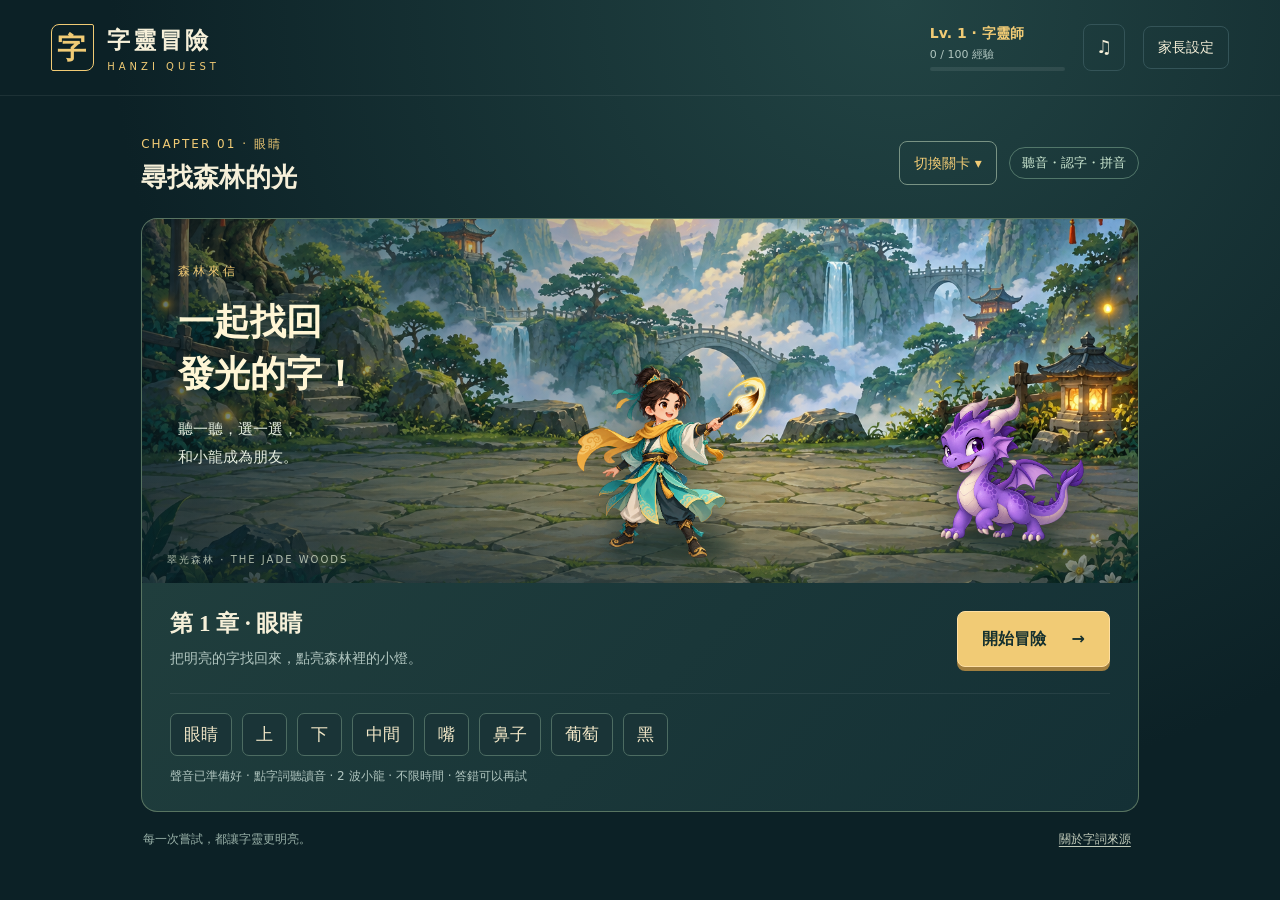
==== 07-hanzi-quest/index.html @ 57d2bbda "Use a compact horizontal battlefield instead of a tall side panel" ====
<!doctype html>
<html lang="zh-Hant">
<head>
<meta charset="UTF-8"><meta name="viewport" content="width=device-width, initial-scale=1">
<meta name="referrer" content="no-referrer">
<meta http-equiv="Content-Security-Policy" content="default-src 'self'; script-src 'self'; style-src 'self' 'unsafe-inline'; img-src 'self' data:; media-src 'self' blob:; connect-src 'self'; font-src 'self'; object-src 'none'; base-uri 'self'; form-action 'self'">
<meta name="theme-color" content="#102e30"><meta name="description" content="字靈冒險：以馬立平中文第一冊主題為線索，透過聽音、認字和技能戰鬥練習中文。">
<title>字靈冒險 · Hanzi Quest</title>
<link rel="stylesheet" href="style.css?v=20260916-banner">
<script defer src="curriculum.js"></script><script defer src="engine.js"></script><script defer src="recorded-speech.js"></script><script defer src="app.js?v=20260916-banner"></script>
</head>
<body>
<header class="topbar"><a class="brand" href="#" aria-label="字靈冒險首頁"><span class="brand-seal">字</span><span>字靈冒險<small>HANZI QUEST</small></span></a><div class="top-actions"><span class="level" id="level">✦ 小小字靈師</span><button class="icon-button" id="sound-toggle" aria-label="關閉遊戲音效" title="遊戲音效">♫</button><button class="quiet-button" id="parent-open">家長設定</button></div></header>
<main class="shell">
<section class="adventure"><div class="adventure-heading"><div><span class="eyebrow" id="chapter-kicker">CHAPTER 01 · 眼睛</span><h2 id="chapter-title">尋找森林的光</h2></div><button class="quiet-button" id="chapter-open" aria-haspopup="dialog" aria-controls="chapter-dialog">切換關卡 ▾</button><button class="quiet-button" id="map-button" hidden>離開戰鬥</button><span class="chapter-badge" id="mode-badge">聽一聽・認一認</span></div>
<div class="scene" id="scene"><div class="scene-shade"></div><div id="combat-bars" class="combat-bars" hidden><div class="combatant"><span>小小字靈師 <b id="hero-hp-label">100 / 100</b></span><div class="hp-track"><i id="hero-hp"></i></div></div><div class="wave-badge" id="wave">第 1 / 2 波</div><div class="combatant enemy-status"><span id="enemy-name">迷霧小龍</span><div class="hp-track"><i id="enemy-hp"></i></div><small id="enemy-hp-label">80 / 80</small></div></div><div class="scene-intro" id="scene-intro"><span class="scene-label">森林來信</span><h3>一起找回<br>發光的字！</h3><p>聽一聽，選一選，<br>和小龍成為朋友。</p></div><div class="sprite hero" id="hero"><img src="assets/hero.png" alt="拿著發光毛筆的小小冒險家"><span class="sprite-shadow"></span></div><div class="sprite dragon" id="dragon"><img src="assets/dragon.png" alt="友善的紫色迷霧小龍"><span class="sprite-shadow"></span></div><div class="battle-effect" id="battle-effect" aria-hidden="true"></div><span class="scene-caption" id="scene-caption">翠光森林 · THE JADE WOODS</span></div>
<div id="play-area"></div><div id="storage-warning" class="notice" hidden>瀏覽器無法保存進度。你仍然可以玩；離開後可能需要重新開始。</div>
<footer class="adventure-footer"><span>每一次嘗試，都讓字靈更明亮。</span><button id="about-open">關於字詞來源</button></footer></section></main>
<dialog id="settings-dialog"><form method="dialog" class="dialog-top"><h2>家長設定</h2><button class="close" aria-label="關閉設定">×</button></form><div class="dialog-body"><p>以第一冊複習為起點。所有章節都能直接選。</p><label class="field">字體<select id="script-setting"><option value="traditional">繁體中文</option><option value="simplified">简体中文</option></select></label><label class="field">練習方式<select id="mode-setting"><option value="listen">聽聲音，選字詞（不需要拼音）</option><option value="meaning">看字詞，選意思（圖片／英文）</option><option value="pinyin">看字詞，選拼音</option><option value="read">看拼音，選字詞</option><option value="mixed">交替練習：聽音 → 選拼音 → 找字詞（建議）</option></select></label><label class="field">選項數量<select id="options-setting"><option value="2">2 個・輕鬆起步</option><option value="3">3 個・進階練習</option><option value="4">4 個・小小挑戰</option></select></label><label class="field">朗讀速度<select id="rate-setting"><option value="0.7">慢慢讀</option><option value="0.85">稍慢</option><option value="1">原速（建議）</option></select></label><label class="field">中文聲音<select id="voice-setting"><option value="">自動選擇</option></select></label><button id="test-voice" class="secondary">▶ 試聽「眼睛」</button><p class="muted" id="voice-status"></p><p class="notice">下一場戰鬥會使用新的設定。目前這場不會被重設。預設為 AI 合成的固定中文語音，並非真人錄音。第一次使用請開啟音量；也可選擇裝置內建朗讀。</p><button class="primary full" id="save-settings">保存設定</button></div></dialog>
<dialog id="chapter-dialog" aria-labelledby="chapter-dialog-title"><form method="dialog" class="dialog-top"><h2 id="chapter-dialog-title">選擇冒險關卡</h2><button class="close" aria-label="關閉關卡選單">×</button></form><div class="dialog-body chapter-picker"><div class="book-label">冒險手冊 <span>BOOK 01</span></div><p class="muted">第一冊・七個小冒險</p><div class="book-progress"><span id="book-count">已完成 0 / 7 章</span><div class="track"><i id="book-bar"></i></div></div><nav id="chapters" aria-label="選擇章節"></nav><button class="review-button" id="review-open">✧ 我的字詞收藏 <span id="collection-count">0</span></button><p class="local-note">進度保存在這個瀏覽器</p></div></dialog>
<dialog id="collection-dialog"><form method="dialog" class="dialog-top"><h2>我的字詞收藏</h2><button class="close" aria-label="關閉收藏">×</button></form><div class="dialog-body"><p>「熟悉」表示在同一題型中，至少兩場冒險都曾獨立答對。用過提示的字詞會留待再練。</p><div id="collection-summary"></div><div class="collection-grid" id="collection-grid"></div></div></dialog>
<dialog id="about-dialog"><form method="dialog" class="dialog-top"><h2>關於這個冒險</h2><button class="close" aria-label="關閉說明">×</button></form><div class="dialog-body"><p>這是獨立製作的中文複習遊戲，並非馬立平中文官方產品。</p><p>七章課名與生字範圍參考官方公開的一年級第一單元資料。每章選取 8 個字詞，共 56 個練習項目；題目、插畫與故事為另行製作，沒有重製教材課文，也不代表第一冊全部內容。</p><p>第一冊與第一單元的對應採公開資料的編排，實際版本請以孩子手上的教材為準。遊戲提供繁簡切換。</p><p><a href="https://mlpchinese.com/static/common/pdf/01-shengzi.pdf" target="_blank" rel="noopener noreferrer">官方一年級生字表 ↗</a><br><a href="https://mlpchinese.com/support/grade/1/" target="_blank" rel="noopener noreferrer">官方一年級課程與課名 ↗</a></p><p>本遊戲不要求姓名、帳號或麥克風，也不會上傳答題紀錄。經驗、星星與字詞進度保存在此瀏覽器，不會同步到其他裝置。同一瀏覽器與網址共用進度，共用裝置不適合當成個別學生的私密紀錄。網站主機仍可能記錄一般連線資訊（例如 IP 位址）。預設中文聲音為預先產生的 AI 合成音檔（曉曉普通話女聲），並非真人錄音。播放這些音檔不會把孩子的學習資料傳送至語音服務。若另選裝置朗讀，可能使用系統的網路語音服務。</p></div></dialog>
<div class="toast" id="toast" role="status" hidden></div>
</body></html>
---- 07-hanzi-quest/style.css ----
:root{color-scheme:dark;--bg:#0c2126;--panel:#132f33;--panel2:#193a3d;--line:#345458;--text:#f6f0d9;--muted:#b1c6c0;--gold:#f1cb75;--jade:#85d7b9;--danger:#f7a0a0;--font:'Noto Sans TC',system-ui,sans-serif}*{box-sizing:border-box}body{margin:0;background:radial-gradient(ellipse at 70% 0%,#224444 0%,var(--bg) 62%);color:var(--text);font-family:var(--font);font-size:16px;line-height:1.6;min-height:100vh}button,select{font:inherit}button,a,select{-webkit-tap-highlight-color:transparent}button{cursor:pointer;color:inherit;border:0}button:disabled{cursor:default;opacity:.4}button:focus-visible,a:focus-visible,select:focus-visible{outline:3px solid var(--gold);outline-offset:4px}button{transition:background .2s,transform .2s,border-color .2s}button:not(:disabled):active{transform:translateY(2px)}a{color:var(--jade)}[hidden]{display:none!important}.topbar{height:96px;border-bottom:1px solid #ffffff12;padding:0 4%;display:flex;justify-content:space-between;align-items:center;max-width:1600px;margin:auto}.brand{display:flex;align-items:center;gap:13px;text-decoration:none;color:var(--text);font-family:'Noto Serif TC',serif;font-size:23px;font-weight:800;letter-spacing:3px}.brand-seal{width:43px;height:47px;display:grid;place-items:center;border:1px solid var(--gold);color:var(--gold);font-size:29px;border-radius:8px 2px}.brand small{display:block;font:10px var(--font);letter-spacing:4px;color:var(--gold);margin-top:2px}.top-actions{display:flex;align-items:center;gap:18px}.level{color:var(--gold);font-size:14px}.quiet-button,.icon-button{background:transparent;border:1px solid var(--line);border-radius:8px;padding:9px 14px;font-size:14px}.icon-button{width:42px;padding:8px;font-size:18px}.quiet-button:hover,.icon-button:hover{background:var(--panel2)}.shell{max-width:1460px;margin:0 auto;display:grid;grid-template-columns:260px minmax(0,1fr);gap:38px;padding:34px 4% 24px}.chapter-panel{padding:8px 0}.book-label{font-size:13px;color:var(--gold);letter-spacing:1px;display:flex;justify-content:space-between}.book-label span{font-size:11px;color:var(--muted);letter-spacing:2px;padding-top:2px}h1,h2,h3{font-family:'Noto Serif TC',serif;line-height:1.4}h1{font-size:29px;margin:15px 0 2px}h2{font-size:26px;margin:4px 0 0}.muted{color:var(--muted);font-size:14px}.chapter-panel>.muted{margin:5px 0 24px}.book-progress{font-size:13px;color:var(--muted);margin-bottom:24px}.track{height:4px;background:#ffffff13;border-radius:9px;overflow:hidden;margin-top:10px}.track i{display:block;height:100%;background:var(--gold);width:0;transition:width .4s}.chapter-button{width:100%;display:flex;gap:12px;align-items:center;text-align:left;border:1px solid transparent;background:transparent;border-radius:10px;padding:13px 12px;margin:6px 0;position:relative}.chapter-button:hover{background:#ffffff05}.chapter-button.selected{background:linear-gradient(100deg,#2c4d47,#203a38);border-color:#778063}.chapter-number{font-family:Georgia,serif;font-size:22px;width:34px;color:#91a9a4;flex-shrink:0}.selected .chapter-number{color:var(--gold)}.chapter-button strong{display:block;font-size:16px;font-weight:600}.chapter-button small{font-size:12px;color:var(--muted)}.chapter-star{margin-left:auto;color:var(--gold);font-size:15px}.review-button{width:100%;background:var(--panel);padding:13px 10px;text-align:left;border:1px solid var(--line);border-radius:8px;margin-top:22px;font-size:14px}.review-button span{float:right;color:var(--gold)}.local-note{font-size:12px;color:#92ada6;text-align:center}.adventure{min-width:0}.adventure-heading{display:flex;align-items:center;justify-content:space-between;gap:12px;margin:0 0 22px}.eyebrow{font-size:12px;letter-spacing:2px;color:var(--gold)}.chapter-badge{border:1px solid #52776a;color:#c8e4ce;font-size:13px;padding:5px 12px;border-radius:30px}.scene{height:365px;position:relative;overflow:hidden;border-radius:16px 16px 0 0;border:1px solid #587461;border-bottom:0;background:#234c43 url('assets/forest.png') center 62%/cover}.scene-shade{position:absolute;inset:0;background:linear-gradient(90deg,#061d25a0,transparent 65%),linear-gradient(0deg,#0a252b90,transparent 45%)}.scene-intro{position:absolute;top:38px;left:36px;z-index:2}.scene-label{font-size:12px;letter-spacing:3px;color:var(--gold)}.scene-intro h3{font-size:36px;line-height:1.45;margin:13px 0;color:#fff6d5;text-shadow:0 2px 12px #082421}.scene-intro p{color:#e6eee0;font-size:15px;line-height:1.9}.sprite{position:absolute;bottom:21px;width:200px;height:200px;z-index:2}.sprite img{width:100%;height:100%;object-fit:contain;filter:drop-shadow(0 8px 15px #06151380);position:relative;z-index:2;animation:breathe 3.6s ease-in-out infinite}.hero{left:43%}.dragon{right:5%;width:170px;height:170px;bottom:30px}.sprite-shadow{position:absolute;width:65%;height:16%;left:18%;bottom:0;background:#06272680;border-radius:50%;filter:blur(8px)}.scene-caption{position:absolute;bottom:15px;left:25px;letter-spacing:2px;font-size:10px;color:#e8f1daba;z-index:2}.battle .hero{left:10%;width:205px;height:205px}.battle .dragon{right:9%;width:185px;height:185px}.combat-bars{position:absolute;top:22px;left:24px;right:24px;display:flex;align-items:start;justify-content:space-between;gap:20px;z-index:3}.combatant{background:#071b26b8;border:1px solid #7ba79770;border-radius:8px;padding:10px 12px;width:225px;max-width:37%;font-size:13px;backdrop-filter:blur(5px)}.combatant b{font-size:11px;float:right;color:#bfdfd2;font-weight:400}.hp-track{height:10px;border-radius:20px;background:#07191c;margin-top:7px;overflow:hidden}.hp-track i{display:block;width:100%;height:100%;background:linear-gradient(90deg,#4fac9d,#a5ecc7);border-radius:20px;transition:width .4s}.enemy-status{text-align:right}.enemy-status .hp-track i{background:linear-gradient(90deg,#9b85d0,#d6baff)}.enemy-status small{font-size:11px;color:#dbd2ee}.wave-badge{white-space:nowrap;border-bottom:1px solid var(--gold);color:var(--gold);padding:8px 4px;font-size:13px;text-shadow:1px 1px 5px #000}.battle-effect{position:absolute;left:50%;top:48%;transform:translate(-50%,-50%);z-index:5;font-size:30px;font-weight:800;color:#fff4c8;pointer-events:none;text-shadow:0 3px 20px #001a16}.battle-effect.pop{animation:pop .8s ease-out forwards}.hero.attack{animation:attack-right .45s}.dragon.hit{animation:hit .45s}.dragon.attack{animation:attack-left .45s}.hero.hit{animation:hit .45s}.hero.shield img{filter:drop-shadow(0 0 20px #a6edff)}.start-card,.question-card,.result-card{border:1px solid #587461;border-top:0;background:linear-gradient(135deg,#203e3d,#143035);padding:25px 28px;border-radius:0 0 16px 16px}.start-top{display:flex;justify-content:space-between;align-items:center;gap:20px}.start-top h3{font-size:23px;margin:0 0 7px}.start-top p{font-size:14px;margin:0;color:var(--muted)}.primary{background:var(--gold);color:#16312f;border:1px solid #ffdfa1;border-radius:8px;padding:14px 24px;font-weight:800;box-shadow:0 4px 0 #a28040;min-height:50px}.primary:hover{background:#ffdd91}.primary span{margin-left:20px}.primary.full{width:100%;margin-top:18px}.secondary{background:#2a4c49;border:1px solid #6c9686;border-radius:8px;padding:11px 18px;font-weight:600}.secondary:hover{background:#365d54}.word-preview{display:flex;gap:10px;flex-wrap:wrap;margin-top:23px;padding-top:19px;border-top:1px solid #ffffff12}.word-chip{border:1px solid #4d6c62;background:#1a3437;color:#f3e8c8;padding:7px 13px;border-radius:7px;font-size:17px}.word-chip:hover{background:#2e514a}.word-chip small{display:block;font-size:11px;color:var(--jade)}.preview-caption{font-size:12px;color:var(--muted);margin:11px 0 0}.adventure-footer{display:flex;justify-content:space-between;align-items:center;gap:15px;padding:17px 2px;font-size:12px;color:#9ab2a9}.adventure-footer button{background:none;color:#c2ccbb;font-size:12px;text-decoration:underline;text-underline-offset:3px}.question-top{display:flex;justify-content:space-between;align-items:center;gap:10px;font-size:13px;color:var(--muted)}.question-top button{border:0;background:none;color:var(--gold);font-size:13px}.question-title{font-family:var(--font);font-size:18px;font-weight:500;margin:17px 0;text-align:center}.prompt{display:flex;justify-content:center;align-items:center;gap:15px;min-height:68px;margin:5px 0 20px;font-size:38px;font-weight:700;letter-spacing:3px}.prompt .listen-big{font-size:19px;letter-spacing:0;background:#335e56;border:1px solid #8fc5a4;border-radius:40px;padding:15px 28px}.pinyin-prompt{letter-spacing:1px;font-family:var(--font)}.answers{display:grid;grid-template-columns:repeat(2,minmax(0,1fr));gap:12px}.answer{display:flex;align-items:center;justify-content:center;gap:13px;border:1px solid #5c8175;background:#142f33;border-radius:9px;padding:14px 20px;min-height:70px;font-size:28px;position:relative}.answer:not(:disabled):hover{background:#2a514a;border-color:var(--gold)}.answer-key{font:12px var(--font);position:absolute;left:12px;color:#afc6b8;border:1px solid #547168;width:23px;height:23px;border-radius:5px;display:grid;place-items:center}.answer.correct{border-color:#b1f0b9;background:#305d46;color:#eaffcc;opacity:1}.answer.wrong{border-color:#e99999;background:#5b3f43;opacity:1}.answer.eliminated{opacity:.17}.meaning-answer{font-size:20px;gap:8px}.meaning-answer .emoji{font-size:28px}.feedback{min-height:35px;text-align:center;color:var(--jade);font-size:15px;margin:13px 0 0}.feedback.error{color:#ffd2b7}.continue-row{display:flex;justify-content:center;margin-top:12px}.energy-heading{display:flex;justify-content:space-between;align-items:center;margin:22px 0 10px;font-size:13px;color:var(--muted)}.energy-heading b{color:var(--gold)}.energy-track{display:flex;gap:5px}.energy-track i{width:23px;height:7px;border:1px solid #8e8d63;border-radius:2px}.energy-track i.filled{background:var(--gold);box-shadow:0 0 7px #f1cb7533}.skills{display:grid;grid-template-columns:repeat(3,1fr);gap:10px}.skill{padding:13px 10px;border:1px solid #5a7567;background:#193639;border-radius:8px;display:flex;align-items:center;justify-content:center;gap:10px;text-align:left}.skill .symbol{color:var(--gold);font-size:24px}.skill strong{font-size:14px;display:block}.skill small{font-size:11px;color:var(--muted);display:block}.skill:not(:disabled){border-color:var(--gold);background:#3a4e3c}.result-card{text-align:center}.result-card h3{font-size:30px;color:var(--gold);margin:0 0 10px}.result-card p{color:var(--muted)}.result-stars{font-size:35px;letter-spacing:12px;color:var(--gold);margin:5px}.result-stats{display:flex;justify-content:center;gap:35px;margin:24px 0}.result-stats strong{font-size:26px;display:block;color:var(--text)}.result-stats span{font-size:13px;color:var(--muted)}.result-actions{display:flex;justify-content:center;gap:14px;flex-wrap:wrap;margin-top:24px}.result-words{display:flex;justify-content:center;gap:8px;flex-wrap:wrap}.notice{font-size:13px;line-height:1.8;color:#e8d6a8;background:#ffffff06;border:1px solid #777057;padding:12px;border-radius:8px;margin-top:15px}dialog{width:min(570px,calc(100% - 30px));max-height:90vh;padding:0;border:1px solid #799384;border-radius:16px;background:#163338;color:var(--text);box-shadow:0 25px 100px #0008}dialog::backdrop{background:#041418ba;backdrop-filter:blur(5px)}.dialog-top{padding:20px 24px;border-bottom:1px solid var(--line);display:flex;justify-content:space-between;align-items:center;position:sticky;top:0;background:#163338;z-index:2}.dialog-top h2{font-size:23px}.close{background:#ffffff0b;font-size:28px;border-radius:8px;line-height:1.2;width:38px;height:38px}.dialog-body{padding:10px 24px 27px}.dialog-body p{font-size:14px;color:#c1d3c7}.field{display:block;font-size:14px;font-weight:600;margin:19px 0}.field select{display:block;width:100%;margin-top:7px;padding:12px;color:var(--text);background:#0e282e;border:1px solid #608376;border-radius:8px;font-size:15px}.collection-grid{display:grid;grid-template-columns:repeat(3,1fr);gap:10px;margin-top:17px}.collection-item{background:#223f40;border:1px solid #416963;border-radius:8px;padding:13px 8px;text-align:center}.collection-item strong{display:block;font-size:21px}.collection-item small{font-size:11px;color:var(--muted)}.collection-item.mastered{border-color:var(--gold)}.collection-item.mastered small{color:var(--gold)}.toast{position:fixed;bottom:25px;left:50%;transform:translateX(-50%);background:#f2db9c;color:#163333;border:1px solid #fff1c8;border-radius:10px;padding:14px 23px;box-shadow:0 7px 35px #001b1c80;z-index:20;max-width:90vw;text-align:center;font-size:15px}.hint-box{color:#ffe1a1;text-align:center;font-size:16px;padding:8px;background:#ffffff06;border-radius:8px;margin-bottom:12px}.recovery{color:#e1ccff}.sound-inline{background:transparent;border:1px solid #689982;border-radius:50%;font-size:16px;width:40px;height:40px}.session-note{font-size:13px;margin:12px 0;color:var(--muted)}@keyframes breathe{50%{transform:translateY(-5px)}}@keyframes attack-right{50%{transform:translateX(60px) rotate(8deg)}}@keyframes attack-left{50%{transform:translateX(-50px) rotate(-8deg)}}@keyframes hit{25%,75%{filter:brightness(2);transform:translateX(8px)}50%{transform:translateX(-8px)}}@keyframes pop{0%{opacity:0;transform:translate(-50%,-20%) scale(.7)}25%{opacity:1;transform:translate(-50%,-50%) scale(1.1)}80%{opacity:1}100%{opacity:0;transform:translate(-50%,-100%)}}
@media(min-width:1500px){.scene{height:420px}}@media(max-width:1100px){.shell{gap:22px;grid-template-columns:215px minmax(0,1fr)}.scene{height:340px}.scene-intro h3{font-size:30px}.hero{left:40%;width:170px;height:170px}.dragon{width:145px;height:145px;right:2%}.start-top{align-items:flex-start;flex-direction:column}.start-top .primary{width:100%}.battle .hero{width:175px;height:175px;left:5%}.battle .dragon{width:160px;height:160px;right:5%}.combatant{max-width:40%;padding:8px}.combatant b{display:block;float:none}.wave-badge{font-size:11px}}@media(max-width:760px){.topbar{height:78px;padding:0 20px}.brand{font-size:19px;letter-spacing:2px}.brand-seal{width:37px;height:40px;font-size:25px}.brand small{font-size:9px;letter-spacing:3px}.level{display:none}.top-actions{gap:8px}.top-actions .quiet-button{font-size:12px;padding:8px 10px}.shell{display:flex;flex-direction:column;padding:20px 16px;gap:14px}.chapter-panel{padding:0}.book-label,h1,.chapter-panel>.muted,.book-progress,.local-note{display:none}#chapters{display:flex;gap:8px;overflow:auto;padding:3px 2px 10px;scrollbar-width:thin}.chapter-button{flex:0 0 auto;width:auto;min-width:112px;padding:9px 10px;margin:0}.chapter-number{font-size:19px;width:auto}.chapter-button strong{font-size:14px}.chapter-button small{display:none}.chapter-star{font-size:12px}.review-button{display:none}.adventure-heading{margin:3px 0 16px}.eyebrow{font-size:10px;letter-spacing:1.5px}h2{font-size:22px}.chapter-badge{font-size:11px;padding:4px 8px}.scene{height:310px}.scene-intro{left:22px;top:27px}.scene-intro h3{font-size:28px}.scene-intro p{font-size:13px}.hero{width:148px;height:148px;left:36%;bottom:20px}.dragon{width:125px;height:125px;right:1%;bottom:26px}.scene-caption{font-size:9px;left:18px;bottom:10px}.start-card,.question-card,.result-card{padding:20px 17px}.start-top h3{font-size:21px}.word-preview{gap:7px}.word-chip{font-size:16px;padding:7px 11px}.adventure-footer{font-size:11px;align-items:flex-start}.adventure-footer span{max-width:55%}.combat-bars{top:16px;left:12px;right:12px;gap:9px}.combatant{max-width:39%;font-size:11px;padding:8px}.combatant b{font-size:10px}.wave-badge{font-size:10px;padding:7px 0}.battle .hero{left:3%;width:155px;height:155px;bottom:25px}.battle .dragon{right:3%;width:145px;height:145px;bottom:27px}.battle.scene{height:285px}.question-title{font-size:17px;margin:12px 0}.prompt{font-size:34px;margin-bottom:16px;min-height:58px}.answers{gap:9px}.answer{font-size:26px;min-height:66px;padding:12px 22px}.answer-key{left:6px;width:17px;height:20px;font-size:10px}.meaning-answer{font-size:16px}.meaning-answer .emoji{font-size:24px}.skill{gap:6px;padding:11px 5px}.skill .symbol{font-size:19px}.skill strong{font-size:12px}.skill small{font-size:10px}.question-top{font-size:12px}.feedback{font-size:14px}.collection-grid{grid-template-columns:repeat(2,1fr)}.result-stats{gap:25px}.dialog-body{padding:8px 18px 24px}.result-card h3{font-size:25px}}@media(prefers-reduced-motion:reduce){*,*::before,*::after{animation:none!important;transition:none!important;scroll-behavior:auto!important}}
@media(max-width:760px){.review-button{display:block;margin:4px 0 0;padding:9px 12px;font-size:13px}.top-actions .icon-button{width:36px}.prompt.pinyin-prompt{font-size:clamp(24px,6vw,38px)}}
.answer.pinyin-answer{font-size:clamp(21px,2.5vw,29px);letter-spacing:.5px;padding-left:32px;font-family:var(--font)}
.level{min-width:135px;line-height:1.4}.level strong{display:block;font-size:14px}.level small{display:block;font-size:11px;color:var(--muted);margin-top:3px}.xp-mini{display:block;height:4px;background:#ffffff15;border-radius:5px;margin-top:5px;overflow:hidden}.xp-mini i{display:block;height:100%;background:var(--gold);transition:width .7s}.reward-card{border:1px solid #c8aa64;border-top:0;border-radius:0 0 16px 16px;background:radial-gradient(ellipse at top,#3c5840,#183b3a 60%,#122e33);text-align:center;padding:28px 20px 32px;animation:reward-appear .65s ease-out}.reward-kicker{font-size:12px;letter-spacing:4px;color:var(--gold)}.reward-card h3{font-size:28px;margin:12px 0;color:#fff0ba}.xp-gain{font-size:64px;line-height:1.25;font-weight:800;color:var(--gold);text-shadow:0 0 30px #ffd87544;margin:18px 0}.xp-gain span{font-size:17px;margin-left:10px;font-weight:500}.reward-card p{color:var(--muted)}.reward-progress{display:flex;align-items:center;gap:15px;max-width:440px;margin:22px auto;font-size:14px;color:#e7d9a6}.reward-progress .track{flex:1;height:10px;margin:0}.reward-progress .track i{animation:fill-xp 1.2s ease-out}.level-up-message{border:1px solid var(--gold);background:#dac26915;border-radius:10px;padding:14px;font-size:24px;color:#ffe29b;font-weight:800;max-width:450px;margin:auto;animation:reward-appear .9s}.level-up-message small{display:block;font-size:14px;color:#c9efc8;margin-top:6px}.result-xp{color:var(--gold);font-weight:700;font-size:18px;margin:15px}.defeat-exit{animation:monster-exit 1s ease-in forwards!important}.enemy-arrive{animation:monster-arrive .7s ease-out!important}.level-up .hero img{filter:drop-shadow(0 0 25px #ffe990);animation:level-glow 1s ease-in-out infinite}.victory-scene{border-color:#c8aa64}.victory-scene .scene-shade{background:radial-gradient(ellipse at 25% 70%,#e9c87122,#07292b55)}@keyframes monster-exit{30%{filter:brightness(2);transform:translateX(12px)}100%{opacity:0;transform:translateY(-30px) scale(.35);filter:brightness(3)}}@keyframes monster-arrive{from{opacity:0;transform:translateX(60px)}to{opacity:1;transform:translateX(0)}}@keyframes reward-appear{from{opacity:0;transform:translateY(14px)}to{opacity:1;transform:translateY(0)}}@keyframes fill-xp{from{max-width:0}to{max-width:100%}}@keyframes level-glow{50%{filter:drop-shadow(0 0 40px #ffdf85)}}@media(max-width:760px){.topbar{height:auto;min-height:84px;padding-top:10px;padding-bottom:10px;flex-wrap:wrap;gap:12px}.top-actions{flex-wrap:wrap}.level{display:block;min-width:110px}.level strong{font-size:12px}.reward-card h3{font-size:23px}.xp-gain{font-size:54px}.level-up-message{font-size:20px}}@media(prefers-reduced-motion:reduce){.defeat-exit{opacity:0!important}}
@media(prefers-reduced-motion:reduce){.defeat-exit,.enemy-arrive,.reward-card,.level-up-message,.reward-progress .track i,.level-up .hero img{animation:none!important}}
/* Keep the active round together. Small/zoomed screens may still scroll instead of clipping controls. */
.question-help{margin-top:12px}
body.in-battle{height:100vh;height:100svh;min-height:0;display:flex;flex-direction:column}
.in-battle .topbar{width:100%;height:54px;min-height:54px;flex:0 0 auto;padding:4px 24px;flex-wrap:nowrap;gap:10px}
.in-battle .brand{font-size:19px;gap:9px}.in-battle .brand small{display:none}.in-battle .brand-seal{height:34px;width:32px;font-size:24px}
.in-battle .shell{width:100%;max-width:1100px;display:flex;flex:1 1 auto;min-height:0;padding:8px 20px 12px;gap:0}
.in-battle .chapter-panel,.in-battle .adventure-footer{display:none}
.in-battle .adventure{width:100%;display:flex;flex-direction:column;flex:1;min-height:0}
.in-battle .adventure-heading{margin:0 0 6px;flex:0 0 auto;min-height:36px}
.in-battle .adventure-heading h2{display:none}.in-battle .eyebrow{font-size:13px;letter-spacing:1px}
.in-battle #map-button{min-height:36px;padding:5px 12px}
.in-battle .scene{flex:1 1 190px;min-height:110px;max-height:300px;height:auto}
.in-battle .scene-caption{display:none}
.in-battle .combat-bars{top:9px;left:16px;right:16px;gap:12px}
.in-battle .combatant{padding:6px 10px}.in-battle .combatant b{display:inline;float:right}.in-battle .wave-badge{padding:5px 2px}
.in-battle .hero,.in-battle .dragon{height:clamp(75px,19svh,160px);width:clamp(75px,19svh,160px);bottom:4px}
.in-battle .hero{left:12%}.in-battle .dragon{right:12%}
.in-battle #play-area{flex:0 0 auto;min-width:0}
.in-battle .question-card{display:grid;grid-template-columns:minmax(0,1fr) auto;gap:6px 12px;padding:10px 18px 12px}
.in-battle .question-card>*{grid-column:1/-1;margin:0}
.in-battle .question-title{grid-row:2;grid-column:1;text-align:left;align-self:center;font-size:17px;line-height:1.5}
.in-battle .prompt{grid-row:2;grid-column:2;min-height:48px;font-size:32px;gap:8px;letter-spacing:1px;justify-content:flex-end}
.in-battle .prompt .listen-big{font-size:16px;padding:8px 15px;min-height:44px}
.in-battle .question-top{min-height:28px;font-size:13px}.in-battle .question-top button{min-height:32px;padding:3px 0;font-size:13px}
.in-battle .answers{gap:8px}.in-battle .answer{min-height:54px;padding:7px 28px;font-size:27px}
.in-battle .answer.pinyin-answer{font-size:24px}.in-battle .answer.meaning-answer{font-size:18px}
.in-battle .feedback{min-height:0;font-size:14px;line-height:1.5}.in-battle .feedback:empty{display:none}
.in-battle .hint-box{font-size:14px;padding:4px 8px;line-height:1.5}
.in-battle .continue-row .primary{min-height:44px;padding:8px 25px}
.in-battle .energy-heading{font-size:13px;line-height:1.5}
.in-battle .skills{gap:8px}.in-battle .skill{min-height:48px;padding:5px 10px;gap:8px}
.in-battle .skill .symbol{font-size:21px}.in-battle .skill strong{font-size:14px}.in-battle .skill small{font-size:11px}
.in-battle .reward-card{padding:15px 20px 18px}.in-battle .reward-card h3{font-size:25px;margin:7px 0}
.in-battle .xp-gain{font-size:48px;margin:8px 0}.in-battle .reward-card p{margin:8px 0;font-size:14px}
.in-battle .reward-progress{margin:12px auto}.in-battle .level-up-message{padding:9px;font-size:21px}.in-battle #claim-reward{min-height:44px;padding:9px 22px}
.in-battle.showing-results{height:auto;min-height:100svh}.showing-results .scene{flex:none;height:130px;min-height:130px}.showing-results .shell{flex:none}
.showing-results .result-card{padding:16px 20px}.showing-results .result-stars{font-size:26px;margin:0}.showing-results .result-card h3{font-size:24px;margin:2px 0}.showing-results .result-card p{margin:8px 0;font-size:14px}.showing-results .result-stats{margin:12px 0}.showing-results .result-actions{margin:12px 0 18px}.showing-results .result-xp{margin:8px 0}
@media(max-width:760px){
 .in-battle .topbar{height:48px;min-height:48px;padding:3px 12px}.in-battle .brand{font-size:17px;letter-spacing:1px}.in-battle .brand-seal{display:none}
 .in-battle .top-actions{flex-wrap:nowrap;gap:8px}.in-battle .level{min-width:82px}.in-battle .level strong{font-size:11px}.in-battle .level small{font-size:10px}.in-battle .xp-mini{margin-top:2px}
 .in-battle .shell{padding:5px 8px 8px}.in-battle .adventure-heading{min-height:34px;margin-bottom:4px}.in-battle .eyebrow{font-size:12px}.in-battle #map-button{font-size:12px}
 .in-battle .combat-bars{top:7px;left:8px;right:8px;gap:7px}.in-battle .combatant{padding:4px 7px;max-width:39%;font-size:11px}.in-battle .combatant b{display:block;float:none;font-size:10px}.in-battle .hp-track{height:7px;margin-top:3px}
 .in-battle .hero{left:8%}.in-battle .dragon{right:8%}
 .in-battle .question-card{padding:8px 10px 10px;gap:5px 8px}.in-battle .question-title{font-size:15px}.in-battle .prompt{font-size:28px;max-width:180px;overflow-wrap:anywhere}.in-battle .prompt .listen-big{font-size:14px;padding:7px 12px}
 .in-battle .question-top{font-size:12px}.in-battle .question-top button{font-size:12px}.in-battle .answer{min-height:52px;padding:7px 24px;font-size:25px}.in-battle .answer.pinyin-answer{font-size:22px}
 .in-battle .skills{gap:5px}.in-battle .skill{padding:4px;gap:5px}.in-battle .skill strong{font-size:12px}.in-battle .skill small{font-size:10px}.in-battle .skill .symbol{font-size:18px}
 .in-battle .reward-card{padding:12px 12px 16px}.in-battle .reward-card h3{font-size:22px}.in-battle .level-up-message{font-size:19px}
}
@media(orientation:landscape) and (max-height:650px) and (min-width:600px){
 .in-battle .topbar{height:40px;min-height:40px;padding:2px 16px}
 .in-battle .shell{padding:3px 10px 6px;max-width:1100px}
 .in-battle .adventure-heading{min-height:30px;margin-bottom:3px}
 .in-battle #map-button{min-height:30px;padding:2px 10px}
 .in-battle .question-card{padding:5px 12px 7px;gap:3px 8px}
 .in-battle .question-top{min-height:22px}.in-battle .question-top button{min-height:24px}
 .in-battle .question-title{font-size:15px}.in-battle .prompt{min-height:38px;font-size:26px;line-height:1.3}
 .in-battle .prompt .listen-big{min-height:36px;padding:5px 12px;font-size:14px}
 .in-battle .answers{grid-template-columns:repeat(var(--choice-count,2),minmax(0,1fr));gap:6px}
 .in-battle .answer{min-height:44px;padding:4px 24px;font-size:24px;line-height:1.3}
 .in-battle .answer.pinyin-answer{font-size:20px}
 .in-battle .hint-box,.in-battle .feedback{font-size:13px;line-height:1.35}
 .in-battle .skill{min-height:42px;padding:3px 8px;line-height:1.35}
 .in-battle .continue-row .primary{min-height:36px;padding:4px 20px}
 .in-battle .reward-card{padding:8px 14px}.in-battle .reward-card h3{font-size:21px;margin:3px}
 .in-battle .xp-gain{font-size:34px;margin:3px}.in-battle .reward-progress{margin:6px auto}
 .in-battle .reward-card p{font-size:12px;margin:4px}.in-battle .level-up-message{font-size:17px;padding:4px}
}
@media(max-width:600px) and (max-height:650px){
 .in-battle .reward-card{padding:8px 10px 12px}.in-battle .reward-card h3{font-size:20px}.in-battle .reward-progress{margin:8px auto}
 .in-battle .scene{min-height:96px}.in-battle .hero,.in-battle .dragon{width:72px;height:72px}
 .in-battle #hero-hp-label,.in-battle #enemy-hp-label{display:none}
 .in-battle .question-card{gap:3px 7px;padding:6px 8px 8px}.in-battle .question-title{font-size:14px}
 .in-battle .prompt{min-height:42px;font-size:26px;line-height:1.35}.in-battle .prompt .listen-big{min-height:42px;font-size:13px;padding:6px 10px}
 .in-battle .answers{gap:6px}.in-battle .answer{min-height:46px;line-height:1.35;padding:5px 22px;font-size:24px}.in-battle .answer.pinyin-answer{font-size:21px}
 .in-battle .question-top{min-height:26px}.in-battle .question-top button{min-height:28px}
 .in-battle .energy-heading{font-size:12px}.in-battle .skill{min-height:44px}.in-battle .hint-box,.in-battle .feedback{font-size:13px;line-height:1.4}
}

/* Chapters open on demand instead of occupying a permanent sidebar. */
.shell{display:block;max-width:1100px}
.adventure-heading>div:first-child{margin-right:auto}
#chapter-open{flex-shrink:0;min-height:44px;border-color:#799384;color:var(--gold)}
.in-battle #chapter-open{display:none}
.chapter-picker .book-progress{display:block;margin:12px 0}
#chapter-dialog{overscroll-behavior:contain}
.chapter-picker #chapters{display:grid;grid-template-columns:repeat(2,minmax(0,1fr));gap:6px}
.chapter-picker .chapter-button{margin:0;padding:10px 8px;border-color:var(--line)}
.chapter-picker .review-button{display:block;margin-top:16px}
@media(max-width:760px){
 .adventure-heading{flex-wrap:wrap;gap:8px}
 #mode-badge{display:none}
 #chapter-open{font-size:13px;padding:8px 10px}
 .chapter-picker #chapters{display:grid;overflow:visible;grid-template-columns:1fr}
 .chapter-picker .chapter-button{width:100%;min-width:0;flex:none}
}

/* Reserve actual room below the health bars for both combatants. */
.in-battle .scene{container-type:size;min-height:180px}
.in-battle .hero,.in-battle .dragon{width:clamp(64px,calc(100cqh - 100px),160px);height:clamp(64px,calc(100cqh - 100px),160px);bottom:6px}
@media(orientation:landscape) and (max-height:650px) and (min-width:600px){
 .in-battle .scene{min-height:152px;max-height:260px}
 .in-battle .combat-bars{top:6px;left:12px;right:12px}
 .in-battle .combatant{padding:3px 8px;font-size:11px;width:190px}
 .in-battle .combatant b{float:right;display:inline;font-size:10px}
 .in-battle .enemy-status small{font-size:10px}
 .in-battle .hp-track{height:6px;margin-top:3px}
 .in-battle .hero,.in-battle .dragon{width:clamp(74px,calc(100cqh - 72px),150px);height:clamp(74px,calc(100cqh - 72px),150px)}
}
@media(max-width:600px) and (max-height:650px){.in-battle .scene{min-height:156px}}
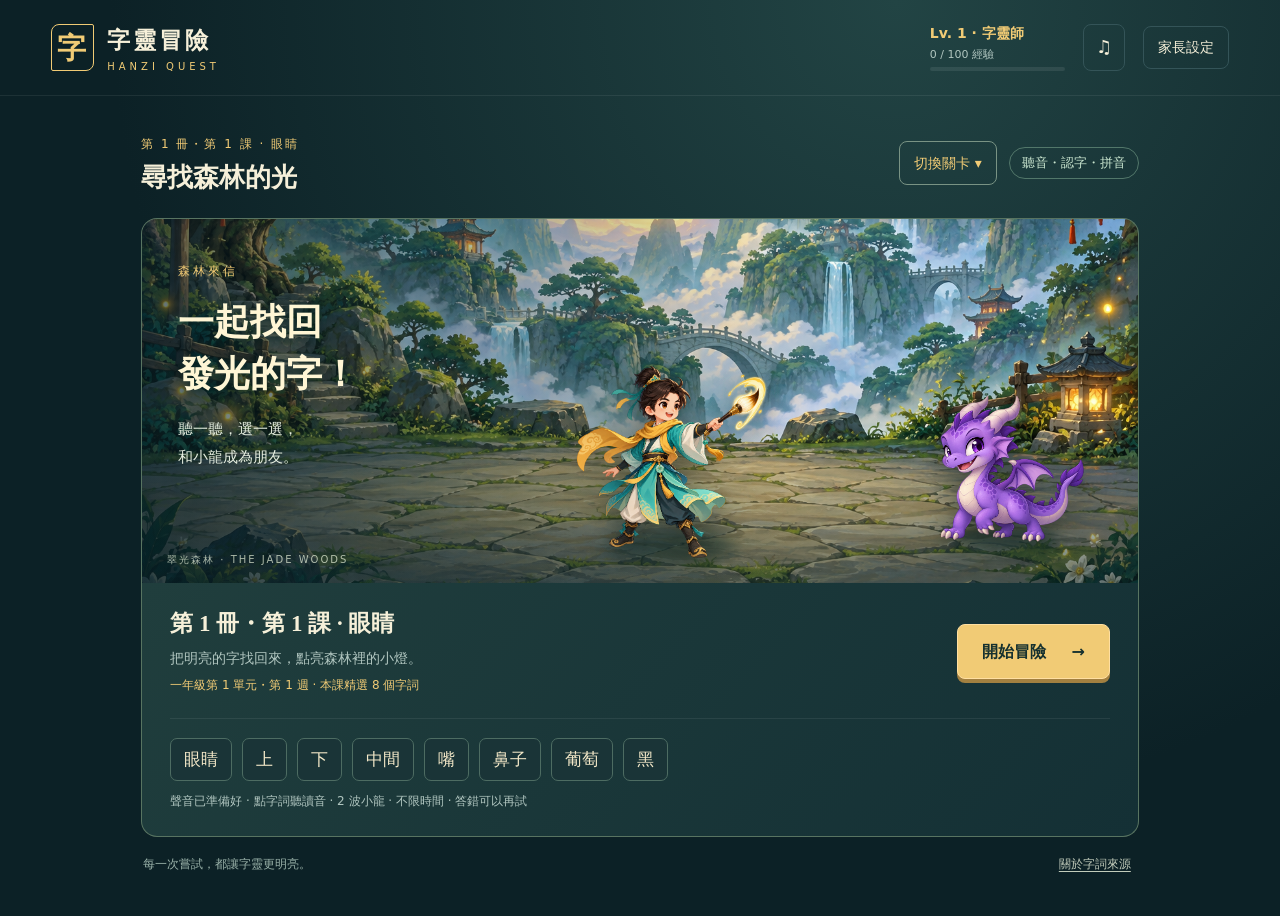
==== commit 6ad077f0: "Add Ma Liping Book 2 lessons with recorded speech and textbook mapping" ====
--- a/07-hanzi-quest/index.html
+++ b/07-hanzi-quest/index.html
@@ -4,10 +4,10 @@
 <meta charset="UTF-8"><meta name="viewport" content="width=device-width, initial-scale=1">
 <meta name="referrer" content="no-referrer">
 <meta http-equiv="Content-Security-Policy" content="default-src 'self'; script-src 'self'; style-src 'self' 'unsafe-inline'; img-src 'self' data:; media-src 'self' blob:; connect-src 'self'; font-src 'self'; object-src 'none'; base-uri 'self'; form-action 'self'">
-<meta name="theme-color" content="#102e30"><meta name="description" content="字靈冒險：以馬立平中文第一冊主題為線索，透過聽音、認字和技能戰鬥練習中文。">
+<meta name="theme-color" content="#102e30"><meta name="description" content="字靈冒險：以馬立平中文第一、二冊主題為線索，透過聽音、認字和技能戰鬥練習中文。">
 <title>字靈冒險 · Hanzi Quest</title>
-<link rel="stylesheet" href="style.css?v=20260916-banner">
-<script defer src="curriculum.js"></script><script defer src="engine.js"></script><script defer src="recorded-speech.js"></script><script defer src="app.js?v=20260916-banner"></script>
+<link rel="stylesheet" href="style.css?v=20260916-books">
+<script defer src="curriculum.js?v=20260916-books"></script><script defer src="engine.js"></script><script defer src="recorded-speech.js"></script><script defer src="app.js?v=20260916-books"></script>
 </head>
 <body>
 <header class="topbar"><a class="brand" href="#" aria-label="字靈冒險首頁"><span class="brand-seal">字</span><span>字靈冒險<small>HANZI QUEST</small></span></a><div class="top-actions"><span class="level" id="level">✦ 小小字靈師</span><button class="icon-button" id="sound-toggle" aria-label="關閉遊戲音效" title="遊戲音效">♫</button><button class="quiet-button" id="parent-open">家長設定</button></div></header>
@@ -17,8 +17,8 @@
 <div id="play-area"></div><div id="storage-warning" class="notice" hidden>瀏覽器無法保存進度。你仍然可以玩；離開後可能需要重新開始。</div>
 <footer class="adventure-footer"><span>每一次嘗試，都讓字靈更明亮。</span><button id="about-open">關於字詞來源</button></footer></section></main>
 <dialog id="settings-dialog"><form method="dialog" class="dialog-top"><h2>家長設定</h2><button class="close" aria-label="關閉設定">×</button></form><div class="dialog-body"><p>以第一冊複習為起點。所有章節都能直接選。</p><label class="field">字體<select id="script-setting"><option value="traditional">繁體中文</option><option value="simplified">简体中文</option></select></label><label class="field">練習方式<select id="mode-setting"><option value="listen">聽聲音，選字詞（不需要拼音）</option><option value="meaning">看字詞，選意思（圖片／英文）</option><option value="pinyin">看字詞，選拼音</option><option value="read">看拼音，選字詞</option><option value="mixed">交替練習：聽音 → 選拼音 → 找字詞（建議）</option></select></label><label class="field">選項數量<select id="options-setting"><option value="2">2 個・輕鬆起步</option><option value="3">3 個・進階練習</option><option value="4">4 個・小小挑戰</option></select></label><label class="field">朗讀速度<select id="rate-setting"><option value="0.7">慢慢讀</option><option value="0.85">稍慢</option><option value="1">原速（建議）</option></select></label><label class="field">中文聲音<select id="voice-setting"><option value="">自動選擇</option></select></label><button id="test-voice" class="secondary">▶ 試聽「眼睛」</button><p class="muted" id="voice-status"></p><p class="notice">下一場戰鬥會使用新的設定。目前這場不會被重設。預設為 AI 合成的固定中文語音，並非真人錄音。第一次使用請開啟音量；也可選擇裝置內建朗讀。</p><button class="primary full" id="save-settings">保存設定</button></div></dialog>
-<dialog id="chapter-dialog" aria-labelledby="chapter-dialog-title"><form method="dialog" class="dialog-top"><h2 id="chapter-dialog-title">選擇冒險關卡</h2><button class="close" aria-label="關閉關卡選單">×</button></form><div class="dialog-body chapter-picker"><div class="book-label">冒險手冊 <span>BOOK 01</span></div><p class="muted">第一冊・七個小冒險</p><div class="book-progress"><span id="book-count">已完成 0 / 7 章</span><div class="track"><i id="book-bar"></i></div></div><nav id="chapters" aria-label="選擇章節"></nav><button class="review-button" id="review-open">✧ 我的字詞收藏 <span id="collection-count">0</span></button><p class="local-note">進度保存在這個瀏覽器</p></div></dialog>
+<dialog id="chapter-dialog" aria-labelledby="chapter-dialog-title"><form method="dialog" class="dialog-top"><h2 id="chapter-dialog-title">選擇冒險關卡</h2><button class="close" aria-label="關閉關卡選單">×</button></form><div class="dialog-body chapter-picker"><label class="field book-field" for="book-select">教材冊次<select id="book-select"><option value="1">第一冊 · 一年級第一單元</option><option value="2">第二冊 · 一年級第二單元</option></select></label><p class="muted" id="book-description">一年級第 1 單元 · 每課 8 個精選字詞</p><div class="book-progress"><span id="book-count">已完成 0 / 7 章</span><div class="track"><i id="book-bar"></i></div></div><nav id="chapters" aria-label="選擇章節"></nav><button class="review-button" id="review-open">✧ 我的字詞收藏 <span id="collection-count">0</span></button><p class="local-note">進度保存在這個瀏覽器</p></div></dialog>
 <dialog id="collection-dialog"><form method="dialog" class="dialog-top"><h2>我的字詞收藏</h2><button class="close" aria-label="關閉收藏">×</button></form><div class="dialog-body"><p>「熟悉」表示在同一題型中，至少兩場冒險都曾獨立答對。用過提示的字詞會留待再練。</p><div id="collection-summary"></div><div class="collection-grid" id="collection-grid"></div></div></dialog>
-<dialog id="about-dialog"><form method="dialog" class="dialog-top"><h2>關於這個冒險</h2><button class="close" aria-label="關閉說明">×</button></form><div class="dialog-body"><p>這是獨立製作的中文複習遊戲，並非馬立平中文官方產品。</p><p>七章課名與生字範圍參考官方公開的一年級第一單元資料。每章選取 8 個字詞，共 56 個練習項目；題目、插畫與故事為另行製作，沒有重製教材課文，也不代表第一冊全部內容。</p><p>第一冊與第一單元的對應採公開資料的編排，實際版本請以孩子手上的教材為準。遊戲提供繁簡切換。</p><p><a href="https://mlpchinese.com/static/common/pdf/01-shengzi.pdf" target="_blank" rel="noopener noreferrer">官方一年級生字表 ↗</a><br><a href="https://mlpchinese.com/support/grade/1/" target="_blank" rel="noopener noreferrer">官方一年級課程與課名 ↗</a></p><p>本遊戲不要求姓名、帳號或麥克風，也不會上傳答題紀錄。經驗、星星與字詞進度保存在此瀏覽器，不會同步到其他裝置。同一瀏覽器與網址共用進度，共用裝置不適合當成個別學生的私密紀錄。網站主機仍可能記錄一般連線資訊（例如 IP 位址）。預設中文聲音為預先產生的 AI 合成音檔（曉曉普通話女聲），並非真人錄音。播放這些音檔不會把孩子的學習資料傳送至語音服務。若另選裝置朗讀，可能使用系統的網路語音服務。</p></div></dialog>
+<dialog id="about-dialog"><form method="dialog" class="dialog-top"><h2>關於這個冒險</h2><button class="close" aria-label="關閉說明">×</button></form><div class="dialog-body"><p>這是獨立製作的中文複習遊戲，並非馬立平中文官方產品。</p><p>兩冊共十四課，課名與生字範圍參考官方公開的一年級第一、二單元資料。每課選取 8 個字詞，共 112 個練習項目；題目、插畫與故事為另行製作，沒有重製教材課文，也不代表兩冊全部生字或教材內容。</p><p>第一、二冊分別對應一年級第一、二單元，採官方公開資料的編排，實際版本請以孩子手上的教材為準。第二冊第六課在課程表稱「小小的船」，生字表稱「彎彎的月亮」，遊戲並列別名。遊戲提供繁簡切換。</p><p><a href="https://mlpchinese.com/static/common/pdf/01-shengzi.pdf" target="_blank" rel="noopener noreferrer">官方一年級生字表 ↗</a><br><a href="https://mlpchinese.com/support/grade/1/" target="_blank" rel="noopener noreferrer">官方一年級課程與課名 ↗</a></p><p>本遊戲不要求姓名、帳號或麥克風，也不會上傳答題紀錄。經驗、星星與字詞進度保存在此瀏覽器，不會同步到其他裝置。同一瀏覽器與網址共用進度，共用裝置不適合當成個別學生的私密紀錄。網站主機仍可能記錄一般連線資訊（例如 IP 位址）。預設中文聲音為預先產生的 AI 合成音檔（曉曉普通話女聲），並非真人錄音。播放這些音檔不會把孩子的學習資料傳送至語音服務。若另選裝置朗讀，可能使用系統的網路語音服務。</p></div></dialog>
 <div class="toast" id="toast" role="status" hidden></div>
 </body></html>
--- a/07-hanzi-quest/style.css
+++ b/07-hanzi-quest/style.css
@@ -113,3 +113,7 @@
  .in-battle .hero,.in-battle .dragon{width:clamp(74px,calc(100cqh - 72px),150px);height:clamp(74px,calc(100cqh - 72px),150px)}
 }
 @media(max-width:600px) and (max-height:650px){.in-battle .scene{min-height:156px}}
+
+.chapter-picker .chapter-button small{display:block;font-size:11px;line-height:1.5}
+.chapter-picker .chapter-number{width:25px}
+.book-field{margin:10px 0}.start-top .curriculum-note{font-size:12px;color:var(--gold);margin-top:6px}
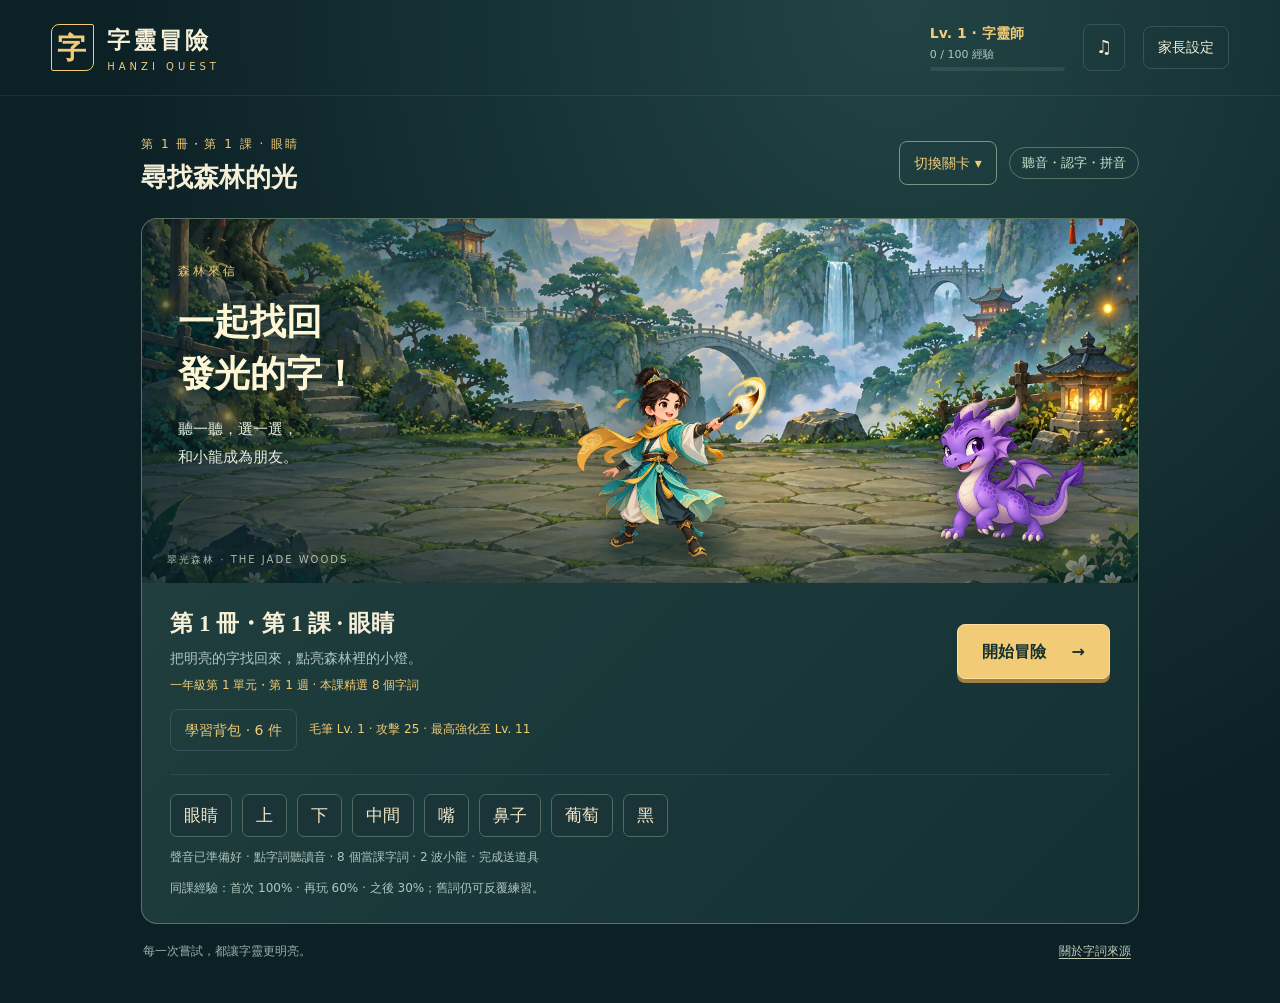
==== commit 353fcf0a: "Add learning items, gradual combat growth and scheduled vocabulary review" ====
--- a/07-hanzi-quest/index.html
+++ b/07-hanzi-quest/index.html
@@ -6,19 +6,20 @@
 <meta http-equiv="Content-Security-Policy" content="default-src 'self'; script-src 'self'; style-src 'self' 'unsafe-inline'; img-src 'self' data:; media-src 'self' blob:; connect-src 'self'; font-src 'self'; object-src 'none'; base-uri 'self'; form-action 'self'">
 <meta name="theme-color" content="#102e30"><meta name="description" content="字靈冒險：以馬立平中文第一、二冊主題為線索，透過聽音、認字和技能戰鬥練習中文。">
 <title>字靈冒險 · Hanzi Quest</title>
-<link rel="stylesheet" href="style.css?v=20260916-books">
-<script defer src="curriculum.js?v=20260916-books"></script><script defer src="engine.js"></script><script defer src="recorded-speech.js"></script><script defer src="app.js?v=20260916-books"></script>
+<link rel="stylesheet" href="style.css?v=20260917-growth">
+<script defer src="curriculum.js?v=20260917-growth"></script><script defer src="engine.js?v=20260917-growth"></script><script defer src="recorded-speech.js"></script><script defer src="app.js?v=20260917-growth"></script>
 </head>
 <body>
 <header class="topbar"><a class="brand" href="#" aria-label="字靈冒險首頁"><span class="brand-seal">字</span><span>字靈冒險<small>HANZI QUEST</small></span></a><div class="top-actions"><span class="level" id="level">✦ 小小字靈師</span><button class="icon-button" id="sound-toggle" aria-label="關閉遊戲音效" title="遊戲音效">♫</button><button class="quiet-button" id="parent-open">家長設定</button></div></header>
 <main class="shell">
 <section class="adventure"><div class="adventure-heading"><div><span class="eyebrow" id="chapter-kicker">CHAPTER 01 · 眼睛</span><h2 id="chapter-title">尋找森林的光</h2></div><button class="quiet-button" id="chapter-open" aria-haspopup="dialog" aria-controls="chapter-dialog">切換關卡 ▾</button><button class="quiet-button" id="map-button" hidden>離開戰鬥</button><span class="chapter-badge" id="mode-badge">聽一聽・認一認</span></div>
-<div class="scene" id="scene"><div class="scene-shade"></div><div id="combat-bars" class="combat-bars" hidden><div class="combatant"><span>小小字靈師 <b id="hero-hp-label">100 / 100</b></span><div class="hp-track"><i id="hero-hp"></i></div></div><div class="wave-badge" id="wave">第 1 / 2 波</div><div class="combatant enemy-status"><span id="enemy-name">迷霧小龍</span><div class="hp-track"><i id="enemy-hp"></i></div><small id="enemy-hp-label">80 / 80</small></div></div><div class="scene-intro" id="scene-intro"><span class="scene-label">森林來信</span><h3>一起找回<br>發光的字！</h3><p>聽一聽，選一選，<br>和小龍成為朋友。</p></div><div class="sprite hero" id="hero"><img src="assets/hero.png" alt="拿著發光毛筆的小小冒險家"><span class="sprite-shadow"></span></div><div class="sprite dragon" id="dragon"><img src="assets/dragon.png" alt="友善的紫色迷霧小龍"><span class="sprite-shadow"></span></div><div class="battle-effect" id="battle-effect" aria-hidden="true"></div><span class="scene-caption" id="scene-caption">翠光森林 · THE JADE WOODS</span></div>
+<div class="scene" id="scene"><div class="scene-shade"></div><div id="combat-bars" class="combat-bars" hidden><div class="combatant"><span>小小字靈師 <b id="hero-hp-label">100 / 100</b></span><div class="hp-track"><i id="hero-hp"></i></div></div><div class="wave-badge" id="wave">第 1 / 2 波</div><div class="combatant enemy-status"><span id="enemy-name">迷霧小龍</span><div class="hp-track"><i id="enemy-hp"></i></div><small id="enemy-hp-label">100 / 100</small></div></div><div class="scene-intro" id="scene-intro"><span class="scene-label">森林來信</span><h3>一起找回<br>發光的字！</h3><p>聽一聽，選一選，<br>和小龍成為朋友。</p></div><div class="sprite hero" id="hero"><img src="assets/hero.png" alt="拿著發光毛筆的小小冒險家"><span class="sprite-shadow"></span></div><div class="sprite dragon" id="dragon"><img src="assets/dragon.png" alt="友善的紫色迷霧小龍"><span class="sprite-shadow"></span></div><div class="battle-effect" id="battle-effect" aria-hidden="true"></div><span class="scene-caption" id="scene-caption">翠光森林 · THE JADE WOODS</span></div>
 <div id="play-area"></div><div id="storage-warning" class="notice" hidden>瀏覽器無法保存進度。你仍然可以玩；離開後可能需要重新開始。</div>
 <footer class="adventure-footer"><span>每一次嘗試，都讓字靈更明亮。</span><button id="about-open">關於字詞來源</button></footer></section></main>
 <dialog id="settings-dialog"><form method="dialog" class="dialog-top"><h2>家長設定</h2><button class="close" aria-label="關閉設定">×</button></form><div class="dialog-body"><p>以第一冊複習為起點。所有章節都能直接選。</p><label class="field">字體<select id="script-setting"><option value="traditional">繁體中文</option><option value="simplified">简体中文</option></select></label><label class="field">練習方式<select id="mode-setting"><option value="listen">聽聲音，選字詞（不需要拼音）</option><option value="meaning">看字詞，選意思（圖片／英文）</option><option value="pinyin">看字詞，選拼音</option><option value="read">看拼音，選字詞</option><option value="mixed">交替練習：聽音 → 選拼音 → 找字詞（建議）</option></select></label><label class="field">選項數量<select id="options-setting"><option value="2">2 個・輕鬆起步</option><option value="3">3 個・進階練習</option><option value="4">4 個・小小挑戰</option></select></label><label class="field">朗讀速度<select id="rate-setting"><option value="0.7">慢慢讀</option><option value="0.85">稍慢</option><option value="1">原速（建議）</option></select></label><label class="field">中文聲音<select id="voice-setting"><option value="">自動選擇</option></select></label><button id="test-voice" class="secondary">▶ 試聽「眼睛」</button><p class="muted" id="voice-status"></p><p class="notice">下一場戰鬥會使用新的設定。目前這場不會被重設。預設為 AI 合成的固定中文語音，並非真人錄音。第一次使用請開啟音量；也可選擇裝置內建朗讀。</p><button class="primary full" id="save-settings">保存設定</button></div></dialog>
 <dialog id="chapter-dialog" aria-labelledby="chapter-dialog-title"><form method="dialog" class="dialog-top"><h2 id="chapter-dialog-title">選擇冒險關卡</h2><button class="close" aria-label="關閉關卡選單">×</button></form><div class="dialog-body chapter-picker"><label class="field book-field" for="book-select">教材冊次<select id="book-select"><option value="1">第一冊 · 一年級第一單元</option><option value="2">第二冊 · 一年級第二單元</option></select></label><p class="muted" id="book-description">一年級第 1 單元 · 每課 8 個精選字詞</p><div class="book-progress"><span id="book-count">已完成 0 / 7 章</span><div class="track"><i id="book-bar"></i></div></div><nav id="chapters" aria-label="選擇章節"></nav><button class="review-button" id="review-open">✧ 我的字詞收藏 <span id="collection-count">0</span></button><p class="local-note">進度保存在這個瀏覽器</p></div></dialog>
+<dialog id="bag-dialog" aria-labelledby="bag-title"><form method="dialog" class="dialog-top"><h2 id="bag-title">學習背包</h2><button class="close" aria-label="關閉學習背包">×</button></form><div id="bag-content" class="dialog-body"></div></dialog>
 <dialog id="collection-dialog"><form method="dialog" class="dialog-top"><h2>我的字詞收藏</h2><button class="close" aria-label="關閉收藏">×</button></form><div class="dialog-body"><p>「熟悉」表示在同一題型中，至少兩場冒險都曾獨立答對。用過提示的字詞會留待再練。</p><div id="collection-summary"></div><div class="collection-grid" id="collection-grid"></div></div></dialog>
-<dialog id="about-dialog"><form method="dialog" class="dialog-top"><h2>關於這個冒險</h2><button class="close" aria-label="關閉說明">×</button></form><div class="dialog-body"><p>這是獨立製作的中文複習遊戲，並非馬立平中文官方產品。</p><p>兩冊共十四課，課名與生字範圍參考官方公開的一年級第一、二單元資料。每課選取 8 個字詞，共 112 個練習項目；題目、插畫與故事為另行製作，沒有重製教材課文，也不代表兩冊全部生字或教材內容。</p><p>第一、二冊分別對應一年級第一、二單元，採官方公開資料的編排，實際版本請以孩子手上的教材為準。第二冊第六課在課程表稱「小小的船」，生字表稱「彎彎的月亮」，遊戲並列別名。遊戲提供繁簡切換。</p><p><a href="https://mlpchinese.com/static/common/pdf/01-shengzi.pdf" target="_blank" rel="noopener noreferrer">官方一年級生字表 ↗</a><br><a href="https://mlpchinese.com/support/grade/1/" target="_blank" rel="noopener noreferrer">官方一年級課程與課名 ↗</a></p><p>本遊戲不要求姓名、帳號或麥克風，也不會上傳答題紀錄。經驗、星星與字詞進度保存在此瀏覽器，不會同步到其他裝置。同一瀏覽器與網址共用進度，共用裝置不適合當成個別學生的私密紀錄。網站主機仍可能記錄一般連線資訊（例如 IP 位址）。預設中文聲音為預先產生的 AI 合成音檔（曉曉普通話女聲），並非真人錄音。播放這些音檔不會把孩子的學習資料傳送至語音服務。若另選裝置朗讀，可能使用系統的網路語音服務。</p></div></dialog>
+<dialog id="about-dialog"><form method="dialog" class="dialog-top"><h2>關於這個冒險</h2><button class="close" aria-label="關閉說明">×</button></form><div class="dialog-body"><p>這是獨立製作的中文複習遊戲，並非馬立平中文官方產品。</p><p>兩冊共十四課，課名與生字範圍參考官方公開的一年級第一、二單元資料。每課選取 8 個字詞，共 112 個練習項目；題目、插畫與故事為另行製作，沒有重製教材課文，也不代表兩冊全部生字或教材內容。</p><p>第一、二冊分別對應一年級第一、二單元，採官方公開資料的編排，實際版本請以孩子手上的教材為準。第二冊第六課在課程表稱「小小的船」，生字表稱「彎彎的月亮」，遊戲並列別名。遊戲提供繁簡切換。</p><p><a href="https://mlpchinese.com/static/common/pdf/01-shengzi.pdf" target="_blank" rel="noopener noreferrer">官方一年級生字表 ↗</a><br><a href="https://mlpchinese.com/support/grade/1/" target="_blank" rel="noopener noreferrer">官方一年級課程與課名 ↗</a></p><p>每輪練完當課 8 個字詞，另加入最多 2 個較早課程的複習詞；答錯或用提示時會增加訂正題。學習背包的道具幫你刪選、看字詞或先學再通過。毛筆隨升級增強，怪物緩慢升級；教材不受等級限制。</p><p>本遊戲不要求姓名、帳號或麥克風，也不會上傳答題紀錄。經驗、星星與字詞進度保存在此瀏覽器，不會同步到其他裝置。同一瀏覽器與網址共用進度，共用裝置不適合當成個別學生的私密紀錄。網站主機仍可能記錄一般連線資訊（例如 IP 位址）。預設中文聲音為預先產生的 AI 合成音檔（曉曉普通話女聲），並非真人錄音。播放這些音檔不會把孩子的學習資料傳送至語音服務。若另選裝置朗讀，可能使用系統的網路語音服務。</p></div></dialog>
 <div class="toast" id="toast" role="status" hidden></div>
 </body></html>
--- a/07-hanzi-quest/style.css
+++ b/07-hanzi-quest/style.css
@@ -117,3 +117,6 @@
 .chapter-picker .chapter-button small{display:block;font-size:11px;line-height:1.5}
 .chapter-picker .chapter-number{width:25px}
 .book-field{margin:10px 0}.start-top .curriculum-note{font-size:12px;color:var(--gold);margin-top:6px}
+
+.home-growth{display:flex;align-items:center;gap:12px;flex-wrap:wrap;margin-top:14px;font-size:12px;color:var(--gold)}
+.bag-item{display:flex;align-items:center;gap:12px;padding:12px 0;border-bottom:1px solid var(--line)}.bag-item>div{flex:1}.bag-item h3{font-size:18px;margin:0}.bag-item h3 span{color:var(--gold)}.bag-item p{margin:4px 0}.bag-item small{color:var(--gold)}.study-card{text-align:center}.study-card h3{font-size:44px;margin:12px 0}.item-earned{color:var(--gold)!important}.bag-button{border-color:var(--gold)}
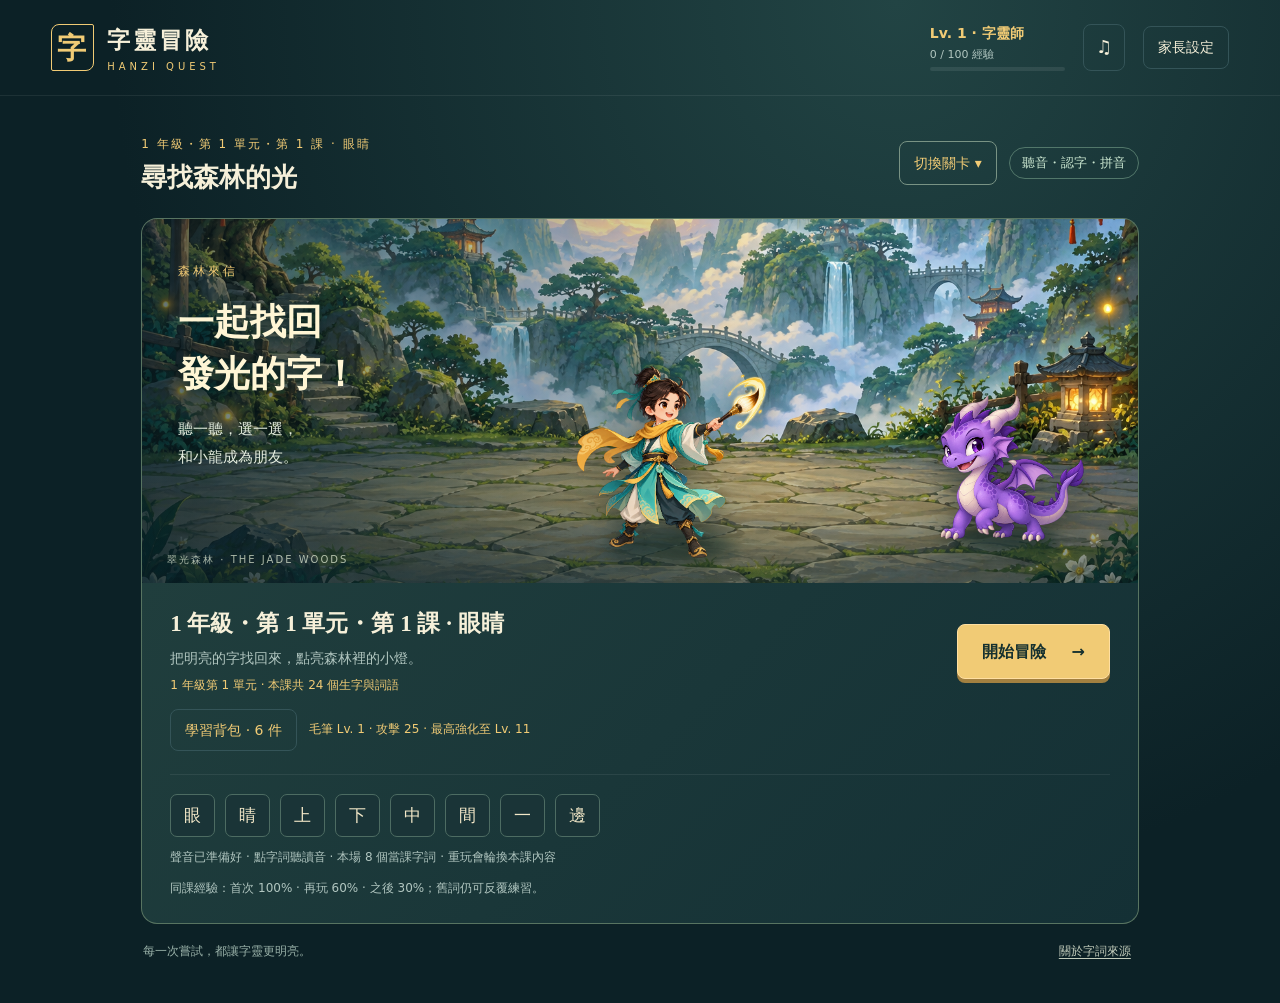
==== commit 41832e99: "Add complete Grade 1 and Grade 2 vocabulary" ====
--- a/07-hanzi-quest/index.html
+++ b/07-hanzi-quest/index.html
@@ -4,10 +4,10 @@
 <meta charset="UTF-8"><meta name="viewport" content="width=device-width, initial-scale=1">
 <meta name="referrer" content="no-referrer">
 <meta http-equiv="Content-Security-Policy" content="default-src 'self'; script-src 'self'; style-src 'self' 'unsafe-inline'; img-src 'self' data:; media-src 'self' blob:; connect-src 'self'; font-src 'self'; object-src 'none'; base-uri 'self'; form-action 'self'">
-<meta name="theme-color" content="#102e30"><meta name="description" content="字靈冒險：以馬立平中文第一、二冊主題為線索，透過聽音、認字和技能戰鬥練習中文。">
+<meta name="theme-color" content="#102e30"><meta name="description" content="字靈冒險：使用認字樂園同一套一、二年級完整字詞庫，透過聽音、認字和技能戰鬥練習中文。">
 <title>字靈冒險 · Hanzi Quest</title>
 <link rel="stylesheet" href="style.css?v=20260917-growth">
-<script defer src="curriculum.js?v=20260917-growth"></script><script defer src="engine.js?v=20260917-growth"></script><script defer src="recorded-speech.js"></script><script defer src="app.js?v=20260917-growth"></script>
+<script defer src="shared-vocabulary.js?v=20260918-g2"></script><script defer src="curriculum.js?v=20260918-g2"></script><script defer src="engine.js?v=20260918-g2"></script><script defer src="recorded-speech.js"></script><script defer src="app.js?v=20260918-g2"></script>
 </head>
 <body>
 <header class="topbar"><a class="brand" href="#" aria-label="字靈冒險首頁"><span class="brand-seal">字</span><span>字靈冒險<small>HANZI QUEST</small></span></a><div class="top-actions"><span class="level" id="level">✦ 小小字靈師</span><button class="icon-button" id="sound-toggle" aria-label="關閉遊戲音效" title="遊戲音效">♫</button><button class="quiet-button" id="parent-open">家長設定</button></div></header>
@@ -16,10 +16,10 @@
 <div class="scene" id="scene"><div class="scene-shade"></div><div id="combat-bars" class="combat-bars" hidden><div class="combatant"><span>小小字靈師 <b id="hero-hp-label">100 / 100</b></span><div class="hp-track"><i id="hero-hp"></i></div></div><div class="wave-badge" id="wave">第 1 / 2 波</div><div class="combatant enemy-status"><span id="enemy-name">迷霧小龍</span><div class="hp-track"><i id="enemy-hp"></i></div><small id="enemy-hp-label">100 / 100</small></div></div><div class="scene-intro" id="scene-intro"><span class="scene-label">森林來信</span><h3>一起找回<br>發光的字！</h3><p>聽一聽，選一選，<br>和小龍成為朋友。</p></div><div class="sprite hero" id="hero"><img src="assets/hero.png" alt="拿著發光毛筆的小小冒險家"><span class="sprite-shadow"></span></div><div class="sprite dragon" id="dragon"><img src="assets/dragon.png" alt="友善的紫色迷霧小龍"><span class="sprite-shadow"></span></div><div class="battle-effect" id="battle-effect" aria-hidden="true"></div><span class="scene-caption" id="scene-caption">翠光森林 · THE JADE WOODS</span></div>
 <div id="play-area"></div><div id="storage-warning" class="notice" hidden>瀏覽器無法保存進度。你仍然可以玩；離開後可能需要重新開始。</div>
 <footer class="adventure-footer"><span>每一次嘗試，都讓字靈更明亮。</span><button id="about-open">關於字詞來源</button></footer></section></main>
-<dialog id="settings-dialog"><form method="dialog" class="dialog-top"><h2>家長設定</h2><button class="close" aria-label="關閉設定">×</button></form><div class="dialog-body"><p>以第一冊複習為起點。所有章節都能直接選。</p><label class="field">字體<select id="script-setting"><option value="traditional">繁體中文</option><option value="simplified">简体中文</option></select></label><label class="field">練習方式<select id="mode-setting"><option value="listen">聽聲音，選字詞（不需要拼音）</option><option value="meaning">看字詞，選意思（圖片／英文）</option><option value="pinyin">看字詞，選拼音</option><option value="read">看拼音，選字詞</option><option value="mixed">交替練習：聽音 → 選拼音 → 找字詞（建議）</option></select></label><label class="field">選項數量<select id="options-setting"><option value="2">2 個・輕鬆起步</option><option value="3">3 個・進階練習</option><option value="4">4 個・小小挑戰</option></select></label><label class="field">朗讀速度<select id="rate-setting"><option value="0.7">慢慢讀</option><option value="0.85">稍慢</option><option value="1">原速（建議）</option></select></label><label class="field">中文聲音<select id="voice-setting"><option value="">自動選擇</option></select></label><button id="test-voice" class="secondary">▶ 試聽「眼睛」</button><p class="muted" id="voice-status"></p><p class="notice">下一場戰鬥會使用新的設定。目前這場不會被重設。預設為 AI 合成的固定中文語音，並非真人錄音。第一次使用請開啟音量；也可選擇裝置內建朗讀。</p><button class="primary full" id="save-settings">保存設定</button></div></dialog>
-<dialog id="chapter-dialog" aria-labelledby="chapter-dialog-title"><form method="dialog" class="dialog-top"><h2 id="chapter-dialog-title">選擇冒險關卡</h2><button class="close" aria-label="關閉關卡選單">×</button></form><div class="dialog-body chapter-picker"><label class="field book-field" for="book-select">教材冊次<select id="book-select"><option value="1">第一冊 · 一年級第一單元</option><option value="2">第二冊 · 一年級第二單元</option></select></label><p class="muted" id="book-description">一年級第 1 單元 · 每課 8 個精選字詞</p><div class="book-progress"><span id="book-count">已完成 0 / 7 章</span><div class="track"><i id="book-bar"></i></div></div><nav id="chapters" aria-label="選擇章節"></nav><button class="review-button" id="review-open">✧ 我的字詞收藏 <span id="collection-count">0</span></button><p class="local-note">進度保存在這個瀏覽器</p></div></dialog>
+<dialog id="settings-dialog"><form method="dialog" class="dialog-top"><h2>家長設定</h2><button class="close" aria-label="關閉設定">×</button></form><div class="dialog-body"><p>以一年級複習為起點，一、二年級所有章節都能直接選。</p><label class="field">字體<select id="script-setting"><option value="traditional">繁體中文</option><option value="simplified">简体中文</option></select></label><label class="field">練習方式<select id="mode-setting"><option value="listen">聽聲音，選字詞（不需要拼音）</option><option value="meaning">看字詞，選意思；無詞義資料時改選拼音</option><option value="pinyin">看字詞，選拼音</option><option value="read">看拼音，選字詞</option><option value="mixed">交替練習：聽音 → 選拼音 → 找字詞（建議）</option></select></label><label class="field">選項數量<select id="options-setting"><option value="2">2 個・輕鬆起步</option><option value="3">3 個・進階練習</option><option value="4">4 個・小小挑戰</option></select></label><label class="field">朗讀速度<select id="rate-setting"><option value="0.7">慢慢讀</option><option value="0.85">稍慢</option><option value="1">原速（建議）</option></select></label><label class="field">中文聲音<select id="voice-setting"><option value="">自動選擇</option></select></label><button id="test-voice" class="secondary">▶ 試聽「眼睛」</button><p class="muted" id="voice-status"></p><p class="notice">下一場戰鬥會使用新的設定。目前這場不會被重設。預設為 AI 合成的固定中文語音，並非真人錄音。第一次使用請開啟音量；也可選擇裝置內建朗讀。</p><button class="primary full" id="save-settings">保存設定</button></div></dialog>
+<dialog id="chapter-dialog" aria-labelledby="chapter-dialog-title"><form method="dialog" class="dialog-top"><h2 id="chapter-dialog-title">選擇冒險關卡</h2><button class="close" aria-label="關閉關卡選單">×</button></form><div class="dialog-body chapter-picker"><label class="field book-field" for="book-select">年級與單元<select id="book-select"><option value="1-1">一年級 · 第一單元</option><option value="1-2">一年級 · 第二單元</option><option value="1-3">一年級 · 第三單元</option><option value="2-1">二年級 · 第一單元</option><option value="2-2">二年級 · 第二單元</option><option value="2-3">二年級 · 第三單元</option></select></label><p class="muted" id="book-description">一年級第 1 單元 · 完整字詞庫，每場輪練 8 個</p><div class="book-progress"><span id="book-count">已完成 0 / 7 課</span><div class="track"><i id="book-bar"></i></div></div><nav id="chapters" aria-label="選擇章節"></nav><button class="review-button" id="review-open">✧ 我的字詞收藏 <span id="collection-count">0 / 1242</span></button><p class="local-note">進度保存在這個瀏覽器</p></div></dialog>
 <dialog id="bag-dialog" aria-labelledby="bag-title"><form method="dialog" class="dialog-top"><h2 id="bag-title">學習背包</h2><button class="close" aria-label="關閉學習背包">×</button></form><div id="bag-content" class="dialog-body"></div></dialog>
 <dialog id="collection-dialog"><form method="dialog" class="dialog-top"><h2>我的字詞收藏</h2><button class="close" aria-label="關閉收藏">×</button></form><div class="dialog-body"><p>「熟悉」表示在同一題型中，至少兩場冒險都曾獨立答對。用過提示的字詞會留待再練。</p><div id="collection-summary"></div><div class="collection-grid" id="collection-grid"></div></div></dialog>
-<dialog id="about-dialog"><form method="dialog" class="dialog-top"><h2>關於這個冒險</h2><button class="close" aria-label="關閉說明">×</button></form><div class="dialog-body"><p>這是獨立製作的中文複習遊戲，並非馬立平中文官方產品。</p><p>兩冊共十四課，課名與生字範圍參考官方公開的一年級第一、二單元資料。每課選取 8 個字詞，共 112 個練習項目；題目、插畫與故事為另行製作，沒有重製教材課文，也不代表兩冊全部生字或教材內容。</p><p>第一、二冊分別對應一年級第一、二單元，採官方公開資料的編排，實際版本請以孩子手上的教材為準。第二冊第六課在課程表稱「小小的船」，生字表稱「彎彎的月亮」，遊戲並列別名。遊戲提供繁簡切換。</p><p><a href="https://mlpchinese.com/static/common/pdf/01-shengzi.pdf" target="_blank" rel="noopener noreferrer">官方一年級生字表 ↗</a><br><a href="https://mlpchinese.com/support/grade/1/" target="_blank" rel="noopener noreferrer">官方一年級課程與課名 ↗</a></p><p>每輪練完當課 8 個字詞，另加入最多 2 個較早課程的複習詞；答錯或用提示時會增加訂正題。學習背包的道具幫你刪選、看字詞或先學再通過。毛筆隨升級增強，怪物緩慢升級；教材不受等級限制。</p><p>本遊戲不要求姓名、帳號或麥克風，也不會上傳答題紀錄。經驗、星星與字詞進度保存在此瀏覽器，不會同步到其他裝置。同一瀏覽器與網址共用進度，共用裝置不適合當成個別學生的私密紀錄。網站主機仍可能記錄一般連線資訊（例如 IP 位址）。預設中文聲音為預先產生的 AI 合成音檔（曉曉普通話女聲），並非真人錄音。播放這些音檔不會把孩子的學習資料傳送至語音服務。若另選裝置朗讀，可能使用系統的網路語音服務。</p></div></dialog>
+<dialog id="about-dialog"><form method="dialog" class="dialog-top"><h2>關於這個冒險</h2><button class="close" aria-label="關閉說明">×</button></form><div class="dialog-body"><p>這是獨立製作的中文複習遊戲，並非馬立平中文官方產品。</p><p>字靈冒險與認字樂園共用同一套完整字詞庫：一年級與二年級共 33 課，收錄 672 個不重複生字及 570 個詞語，共 1,242 個練習項目。課次與生字範圍依公開生字表整理；詞語、題目、插畫與故事為另行製作，沒有重製教材課文。</p><p>每課完整內容都已收錄。為保持一場約 3–5 分鐘，每輪練 8 個當課項目，重玩同一課會輪換下一組，另加入最多 2 個較早課程的複習項目。既有學習進度會保留。</p><p><a href="https://www.heritagechinese.com/static/common/pdf/01-shengzi.pdf" target="_blank" rel="noopener noreferrer">一年級生字表 ↗</a><br><a href="https://www.heritagechinese.com/static/common/pdf/02-shengzi.pdf" target="_blank" rel="noopener noreferrer">二年級生字表 ↗</a></p><p>遊戲提供繁簡切換。學習背包的道具幫你刪選、看字詞或先學再通過。毛筆隨升級增強，怪物緩慢升級；所有教材關卡都能直接選。</p><p>本遊戲不要求姓名、帳號或麥克風，也不會上傳答題紀錄。經驗、星星與字詞進度保存在此瀏覽器，不會同步到其他裝置。同一瀏覽器與網址共用進度，共用裝置不適合當成個別學生的私密紀錄。網站主機仍可能記錄一般連線資訊（例如 IP 位址）。預設中文聲音為預先產生的 AI 合成音檔（曉曉普通話女聲），並非真人錄音。播放這些音檔不會把孩子的學習資料傳送至語音服務。若另選裝置朗讀，可能使用系統的網路語音服務。</p></div></dialog>
 <div class="toast" id="toast" role="status" hidden></div>
 </body></html>
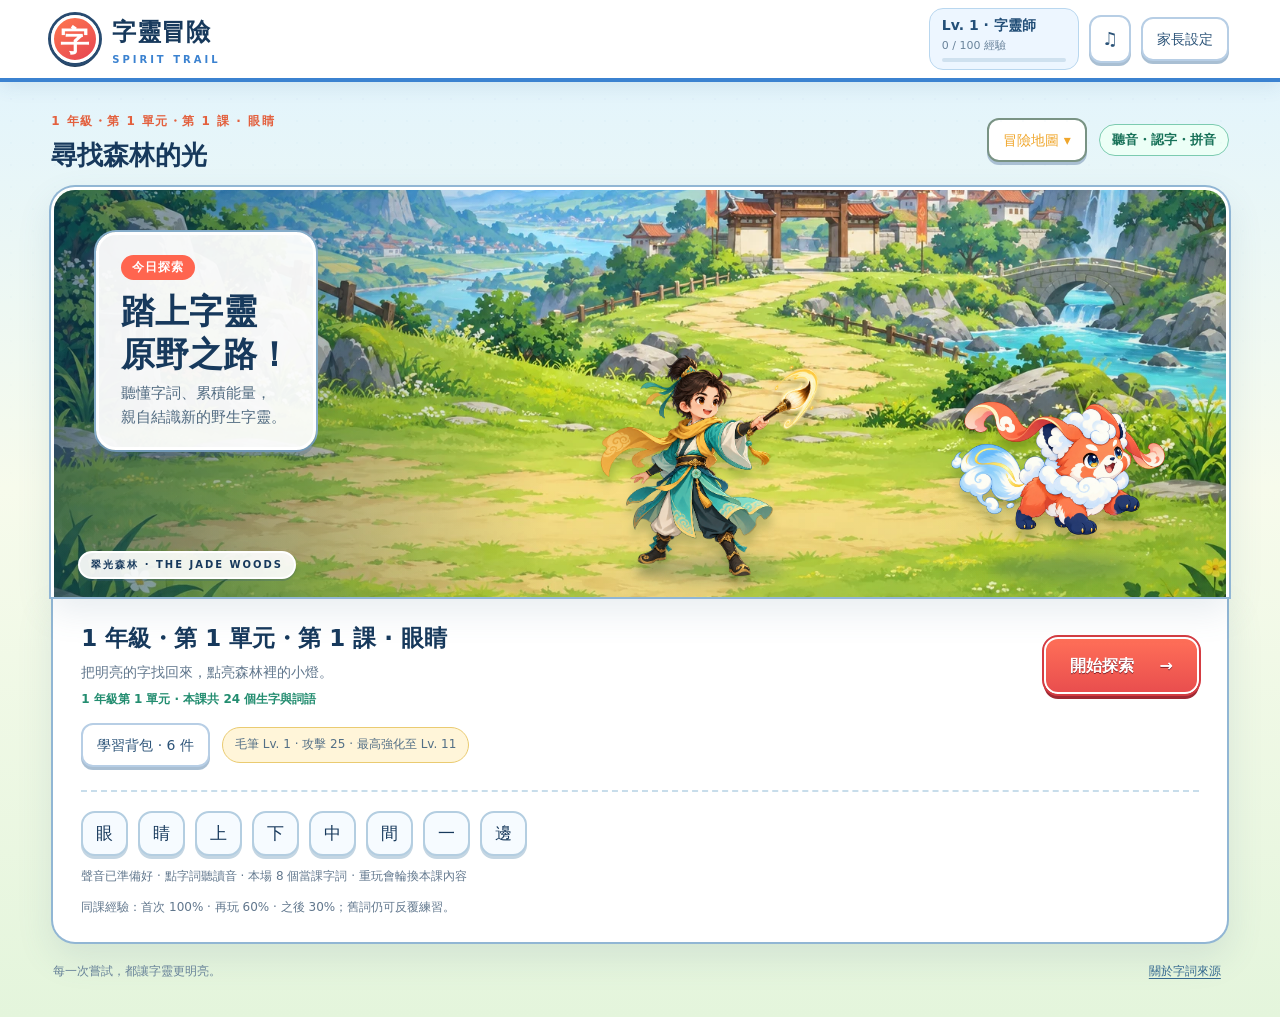
==== commit 6064c4e3: "Redesign Hanzi Quest as an original creature adventure" ====
--- a/07-hanzi-quest/index.html
+++ b/07-hanzi-quest/index.html
@@ -4,22 +4,22 @@
 <meta charset="UTF-8"><meta name="viewport" content="width=device-width, initial-scale=1">
 <meta name="referrer" content="no-referrer">
 <meta http-equiv="Content-Security-Policy" content="default-src 'self'; script-src 'self'; style-src 'self' 'unsafe-inline'; img-src 'self' data:; media-src 'self' blob:; connect-src 'self'; font-src 'self'; object-src 'none'; base-uri 'self'; form-action 'self'">
-<meta name="theme-color" content="#102e30"><meta name="description" content="字靈冒險：使用認字樂園同一套一、二年級完整字詞庫，透過聽音、認字和技能戰鬥練習中文。">
+<meta name="theme-color" content="#3b82d0"><meta name="description" content="字靈冒險：在原創怪獸收集 RPG 世界裡，使用一、二年級完整字詞庫練習中文。">
 <title>字靈冒險 · Hanzi Quest</title>
-<link rel="stylesheet" href="style.css?v=20260917-growth">
-<script defer src="shared-vocabulary.js?v=20260918-g2"></script><script defer src="curriculum.js?v=20260918-g2"></script><script defer src="engine.js?v=20260918-g2"></script><script defer src="recorded-speech.js"></script><script defer src="app.js?v=20260918-g2"></script>
+<link rel="stylesheet" href="style.css?v=20260918-spirit-trail">
+<script defer src="shared-vocabulary.js?v=20260918-g2"></script><script defer src="curriculum.js?v=20260918-g2"></script><script defer src="engine.js?v=20260918-g2"></script><script defer src="recorded-speech.js"></script><script defer src="app.js?v=20260918-spirit-trail"></script>
 </head>
 <body>
-<header class="topbar"><a class="brand" href="#" aria-label="字靈冒險首頁"><span class="brand-seal">字</span><span>字靈冒險<small>HANZI QUEST</small></span></a><div class="top-actions"><span class="level" id="level">✦ 小小字靈師</span><button class="icon-button" id="sound-toggle" aria-label="關閉遊戲音效" title="遊戲音效">♫</button><button class="quiet-button" id="parent-open">家長設定</button></div></header>
+<header class="topbar"><a class="brand" href="#" aria-label="字靈冒險首頁"><span class="brand-seal">字</span><span>字靈冒險<small>SPIRIT TRAIL</small></span></a><div class="top-actions"><span class="level" id="level">✦ 初階字靈師</span><button class="icon-button" id="sound-toggle" aria-label="關閉遊戲音效" title="遊戲音效">♫</button><button class="quiet-button" id="parent-open">家長設定</button></div></header>
 <main class="shell">
-<section class="adventure"><div class="adventure-heading"><div><span class="eyebrow" id="chapter-kicker">CHAPTER 01 · 眼睛</span><h2 id="chapter-title">尋找森林的光</h2></div><button class="quiet-button" id="chapter-open" aria-haspopup="dialog" aria-controls="chapter-dialog">切換關卡 ▾</button><button class="quiet-button" id="map-button" hidden>離開戰鬥</button><span class="chapter-badge" id="mode-badge">聽一聽・認一認</span></div>
-<div class="scene" id="scene"><div class="scene-shade"></div><div id="combat-bars" class="combat-bars" hidden><div class="combatant"><span>小小字靈師 <b id="hero-hp-label">100 / 100</b></span><div class="hp-track"><i id="hero-hp"></i></div></div><div class="wave-badge" id="wave">第 1 / 2 波</div><div class="combatant enemy-status"><span id="enemy-name">迷霧小龍</span><div class="hp-track"><i id="enemy-hp"></i></div><small id="enemy-hp-label">100 / 100</small></div></div><div class="scene-intro" id="scene-intro"><span class="scene-label">森林來信</span><h3>一起找回<br>發光的字！</h3><p>聽一聽，選一選，<br>和小龍成為朋友。</p></div><div class="sprite hero" id="hero"><img src="assets/hero.png" alt="拿著發光毛筆的小小冒險家"><span class="sprite-shadow"></span></div><div class="sprite dragon" id="dragon"><img src="assets/dragon.png" alt="友善的紫色迷霧小龍"><span class="sprite-shadow"></span></div><div class="battle-effect" id="battle-effect" aria-hidden="true"></div><span class="scene-caption" id="scene-caption">翠光森林 · THE JADE WOODS</span></div>
+<section class="adventure"><div class="adventure-heading"><div><span class="eyebrow" id="chapter-kicker">CHAPTER 01 · 眼睛</span><h2 id="chapter-title">尋找森林的光</h2></div><button class="quiet-button" id="chapter-open" aria-haspopup="dialog" aria-controls="chapter-dialog">冒險地圖 ▾</button><button class="quiet-button" id="map-button" hidden>離開戰鬥</button><span class="chapter-badge" id="mode-badge">聽一聽・認一認</span></div>
+<div class="scene" id="scene"><div class="scene-shade"></div><div id="combat-bars" class="combat-bars" hidden><div class="combatant"><span>小小字靈師 <b id="hero-hp-label">100 / 100</b></span><div class="hp-track"><i id="hero-hp"></i></div></div><div class="wave-badge" id="wave">遭遇 1 / 2</div><div class="combatant enemy-status"><span id="enemy-name">野生雲團獸</span><div class="hp-track"><i id="enemy-hp"></i></div><small id="enemy-hp-label">100 / 100</small></div></div><div class="scene-intro" id="scene-intro"><span class="scene-label">今日探索</span><h3>踏上字靈<br>原野之路！</h3><p>聽懂字詞、累積能量，<br>親自結識新的野生字靈。</p></div><div class="sprite hero trainer" id="hero"><img src="assets/hero.png" alt="拿著發光毛筆的小小字靈師"><span class="sprite-shadow"></span></div><div class="sprite dragon" id="dragon"><img src="assets/wild-yuntuan-v2.webp" alt="野生字靈雲團獸"><span class="sprite-shadow"></span></div><div class="battle-effect" id="battle-effect" aria-hidden="true"></div><span class="scene-caption" id="scene-caption">青葉原野 · VERDANT TRAIL</span></div>
 <div id="play-area"></div><div id="storage-warning" class="notice" hidden>瀏覽器無法保存進度。你仍然可以玩；離開後可能需要重新開始。</div>
 <footer class="adventure-footer"><span>每一次嘗試，都讓字靈更明亮。</span><button id="about-open">關於字詞來源</button></footer></section></main>
 <dialog id="settings-dialog"><form method="dialog" class="dialog-top"><h2>家長設定</h2><button class="close" aria-label="關閉設定">×</button></form><div class="dialog-body"><p>以一年級複習為起點，一、二年級所有章節都能直接選。</p><label class="field">字體<select id="script-setting"><option value="traditional">繁體中文</option><option value="simplified">简体中文</option></select></label><label class="field">練習方式<select id="mode-setting"><option value="listen">聽聲音，選字詞（不需要拼音）</option><option value="meaning">看字詞，選意思；無詞義資料時改選拼音</option><option value="pinyin">看字詞，選拼音</option><option value="read">看拼音，選字詞</option><option value="mixed">交替練習：聽音 → 選拼音 → 找字詞（建議）</option></select></label><label class="field">選項數量<select id="options-setting"><option value="2">2 個・輕鬆起步</option><option value="3">3 個・進階練習</option><option value="4">4 個・小小挑戰</option></select></label><label class="field">朗讀速度<select id="rate-setting"><option value="0.7">慢慢讀</option><option value="0.85">稍慢</option><option value="1">原速（建議）</option></select></label><label class="field">中文聲音<select id="voice-setting"><option value="">自動選擇</option></select></label><button id="test-voice" class="secondary">▶ 試聽「眼睛」</button><p class="muted" id="voice-status"></p><p class="notice">下一場戰鬥會使用新的設定。目前這場不會被重設。預設為 AI 合成的固定中文語音，並非真人錄音。第一次使用請開啟音量；也可選擇裝置內建朗讀。</p><button class="primary full" id="save-settings">保存設定</button></div></dialog>
-<dialog id="chapter-dialog" aria-labelledby="chapter-dialog-title"><form method="dialog" class="dialog-top"><h2 id="chapter-dialog-title">選擇冒險關卡</h2><button class="close" aria-label="關閉關卡選單">×</button></form><div class="dialog-body chapter-picker"><label class="field book-field" for="book-select">年級與單元<select id="book-select"><option value="1-1">一年級 · 第一單元</option><option value="1-2">一年級 · 第二單元</option><option value="1-3">一年級 · 第三單元</option><option value="2-1">二年級 · 第一單元</option><option value="2-2">二年級 · 第二單元</option><option value="2-3">二年級 · 第三單元</option></select></label><p class="muted" id="book-description">一年級第 1 單元 · 完整字詞庫，每場輪練 8 個</p><div class="book-progress"><span id="book-count">已完成 0 / 7 課</span><div class="track"><i id="book-bar"></i></div></div><nav id="chapters" aria-label="選擇章節"></nav><button class="review-button" id="review-open">✧ 我的字詞收藏 <span id="collection-count">0 / 1242</span></button><p class="local-note">進度保存在這個瀏覽器</p></div></dialog>
+<dialog id="chapter-dialog" aria-labelledby="chapter-dialog-title"><form method="dialog" class="dialog-top"><h2 id="chapter-dialog-title">選擇探索路線</h2><button class="close" aria-label="關閉關卡選單">×</button></form><div class="dialog-body chapter-picker"><label class="field book-field" for="book-select">年級與單元<select id="book-select"><option value="1-1">一年級 · 第一單元</option><option value="1-2">一年級 · 第二單元</option><option value="1-3">一年級 · 第三單元</option><option value="2-1">二年級 · 第一單元</option><option value="2-2">二年級 · 第二單元</option><option value="2-3">二年級 · 第三單元</option></select></label><p class="muted" id="book-description">一年級第 1 單元 · 完整字詞庫，每場輪練 8 個</p><div class="book-progress"><span id="book-count">已完成 0 / 7 課</span><div class="track"><i id="book-bar"></i></div></div><nav id="chapters" aria-label="選擇章節"></nav><button class="review-button" id="review-open">◉ 字靈圖鑑 <span id="collection-count">0 / 1242</span></button><p class="local-note">進度保存在這個瀏覽器</p></div></dialog>
 <dialog id="bag-dialog" aria-labelledby="bag-title"><form method="dialog" class="dialog-top"><h2 id="bag-title">學習背包</h2><button class="close" aria-label="關閉學習背包">×</button></form><div id="bag-content" class="dialog-body"></div></dialog>
-<dialog id="collection-dialog"><form method="dialog" class="dialog-top"><h2>我的字詞收藏</h2><button class="close" aria-label="關閉收藏">×</button></form><div class="dialog-body"><p>「熟悉」表示在同一題型中，至少兩場冒險都曾獨立答對。用過提示的字詞會留待再練。</p><div id="collection-summary"></div><div class="collection-grid" id="collection-grid"></div></div></dialog>
-<dialog id="about-dialog"><form method="dialog" class="dialog-top"><h2>關於這個冒險</h2><button class="close" aria-label="關閉說明">×</button></form><div class="dialog-body"><p>這是獨立製作的中文複習遊戲，並非馬立平中文官方產品。</p><p>字靈冒險與認字樂園共用同一套完整字詞庫：一年級與二年級共 33 課，收錄 672 個不重複生字及 570 個詞語，共 1,242 個練習項目。課次與生字範圍依公開生字表整理；詞語、題目、插畫與故事為另行製作，沒有重製教材課文。</p><p>每課完整內容都已收錄。為保持一場約 3–5 分鐘，每輪練 8 個當課項目，重玩同一課會輪換下一組，另加入最多 2 個較早課程的複習項目。既有學習進度會保留。</p><p><a href="https://www.heritagechinese.com/static/common/pdf/01-shengzi.pdf" target="_blank" rel="noopener noreferrer">一年級生字表 ↗</a><br><a href="https://www.heritagechinese.com/static/common/pdf/02-shengzi.pdf" target="_blank" rel="noopener noreferrer">二年級生字表 ↗</a></p><p>遊戲提供繁簡切換。學習背包的道具幫你刪選、看字詞或先學再通過。毛筆隨升級增強，怪物緩慢升級；所有教材關卡都能直接選。</p><p>本遊戲不要求姓名、帳號或麥克風，也不會上傳答題紀錄。經驗、星星與字詞進度保存在此瀏覽器，不會同步到其他裝置。同一瀏覽器與網址共用進度，共用裝置不適合當成個別學生的私密紀錄。網站主機仍可能記錄一般連線資訊（例如 IP 位址）。預設中文聲音為預先產生的 AI 合成音檔（曉曉普通話女聲），並非真人錄音。播放這些音檔不會把孩子的學習資料傳送至語音服務。若另選裝置朗讀，可能使用系統的網路語音服務。</p></div></dialog>
+<dialog id="collection-dialog"><form method="dialog" class="dialog-top"><h2>字靈圖鑑</h2><button class="close" aria-label="關閉圖鑑">×</button></form><div class="dialog-body"><p>每個遇見的字詞都會收進圖鑑。「熟悉」表示在同一題型中，至少兩場探索都曾獨立答對。</p><div id="collection-summary"></div><div class="collection-grid" id="collection-grid"></div></div></dialog>
+<dialog id="about-dialog"><form method="dialog" class="dialog-top"><h2>關於這個冒險</h2><button class="close" aria-label="關閉說明">×</button></form><div class="dialog-body"><p>這是獨立製作的原創怪獸收集風中文複習遊戲，不屬於或仿製任何商業遊戲品牌，也不是馬立平中文官方產品。</p><p>字靈冒險與認字樂園共用同一套完整字詞庫：一年級與二年級共 33 課，收錄 672 個不重複生字及 570 個詞語，共 1,242 個練習項目。課次與生字範圍依公開生字表整理；字靈角色、題目、插畫與故事均為另行製作。</p><p>每課完整內容都已收錄。為保持一場約 3–5 分鐘，每輪練 8 個當課項目，重玩同一課會輪換下一組，另加入最多 2 個較早課程的複習項目。既有學習進度會保留。</p><p><a href="https://www.heritagechinese.com/static/common/pdf/01-shengzi.pdf" target="_blank" rel="noopener noreferrer">一年級生字表 ↗</a><br><a href="https://www.heritagechinese.com/static/common/pdf/02-shengzi.pdf" target="_blank" rel="noopener noreferrer">二年級生字表 ↗</a></p><p>遊戲提供繁簡切換。學習背包的道具幫你刪選、看字詞或先學再通過。毛筆隨升級增強，野生字靈緩慢升級；所有教材路線都能直接選。</p><p>本遊戲不要求姓名、帳號或麥克風，也不會上傳答題紀錄。經驗、星星與字詞進度保存在此瀏覽器，不會同步到其他裝置。同一瀏覽器與網址共用進度，共用裝置不適合當成個別學生的私密紀錄。網站主機仍可能記錄一般連線資訊（例如 IP 位址）。預設中文聲音為預先產生的 AI 合成音檔（曉曉普通話女聲），並非真人錄音。播放這些音檔不會把孩子的學習資料傳送至語音服務。若另選裝置朗讀，可能使用系統的網路語音服務。</p></div></dialog>
 <div class="toast" id="toast" role="status" hidden></div>
 </body></html>
--- a/07-hanzi-quest/style.css
+++ b/07-hanzi-quest/style.css
@@ -120,3 +120,25 @@
 
 .home-growth{display:flex;align-items:center;gap:12px;flex-wrap:wrap;margin-top:14px;font-size:12px;color:var(--gold)}
 .bag-item{display:flex;align-items:center;gap:12px;padding:12px 0;border-bottom:1px solid var(--line)}.bag-item>div{flex:1}.bag-item h3{font-size:18px;margin:0}.bag-item h3 span{color:var(--gold)}.bag-item p{margin:4px 0}.bag-item small{color:var(--gold)}.study-card{text-align:center}.study-card h3{font-size:44px;margin:12px 0}.item-earned{color:var(--gold)!important}.bag-button{border-color:var(--gold)}
+
+/* 2026-09-18 Spirit Trail: original bright monster-collecting RPG theme. */
+:root{color-scheme:light;--bg:#e8f5ff;--panel:#fff;--panel2:#eaf4ff;--line:#b7cee5;--text:#19314c;--muted:#61778d;--gold:#f0a62b;--jade:#238d70;--danger:#cf5362}
+body{background:linear-gradient(180deg,#dff3ff 0,#f7fbec 48%,#e4f5dc 100%);color:var(--text)}
+body::before{content:"";position:fixed;inset:0;pointer-events:none;background-image:radial-gradient(#78a9cf24 1px,transparent 1px);background-size:22px 22px;mask-image:linear-gradient(#0005,transparent 55%)}
+.topbar{max-width:none;height:82px;padding:0 max(4%,calc((100vw - 1320px)/2));background:#fff;border-bottom:4px solid #3b82d0;box-shadow:0 4px 18px #315b7e1c;position:relative;z-index:10}
+.brand{color:#17395c;font-family:var(--font);font-size:24px;letter-spacing:.5px}.brand-seal{width:48px;height:48px;border:3px solid #fff;background:linear-gradient(145deg,#ff784f,#e54452);color:#fff;border-radius:50%;box-shadow:0 0 0 3px #284b70,0 4px 0 #203b59;font-weight:900}.brand small{color:#3b82d0;letter-spacing:3px;font-weight:800}
+.top-actions{gap:10px}.level{color:#234f78;background:#edf6ff;border:1px solid #b9d7ef;border-radius:14px;padding:7px 12px;min-width:150px}.level small{color:#69839b}.xp-mini{background:#cfe1ef}.xp-mini i{background:linear-gradient(90deg,#38b97c,#f4c644)}
+.quiet-button,.icon-button{background:#fff;color:#2b5378;border:2px solid #b7cee5;border-radius:12px;box-shadow:0 3px 0 #a9bfd3}.quiet-button:hover,.icon-button:hover{background:#eff8ff}.shell{display:block;max-width:1320px;padding:25px 4% 18px}.adventure-heading{margin-bottom:14px}.eyebrow{color:#e3603e;font-weight:900;letter-spacing:1.5px}.chapter-badge{background:#ecfff6;border:1px solid #7ccbb0;color:#187259;font-weight:700}
+h1,h2,h3{font-family:var(--font)}h2{font-weight:900;color:#17395c}.scene{height:410px;background:#87c863 url('assets/route-v2.webp') center 58%/cover;border:3px solid #fff;border-bottom:0;border-radius:24px 24px 0 0;box-shadow:0 0 0 2px #91b6d4,0 14px 35px #557b9524}.scene::after{content:"";position:absolute;inset:auto 0 0;height:28%;background:linear-gradient(transparent,#5c983a18);pointer-events:none}.scene-shade{background:linear-gradient(90deg,#0b355997,transparent 42%,transparent 75%,#376a251f)}
+.scene-intro{top:42px;left:42px;background:#fffffff0;border:3px solid #fff;border-radius:20px;padding:18px 22px;box-shadow:0 6px 0 #315b7e40,0 0 0 2px #86adca;max-width:300px}.scene-label{display:inline-block;background:#ff654f;color:#fff;border-radius:20px;padding:3px 11px;font-weight:900;letter-spacing:1px}.scene-intro h3{font-size:34px;line-height:1.25;margin:10px 0 6px;color:#17395c;text-shadow:none;font-weight:900}.scene-intro p{color:#506a80;line-height:1.6;margin:0}.scene-caption{bottom:18px;left:24px;color:#17395c;background:#ffffffe8;border:2px solid #fff;border-radius:20px;padding:4px 11px;font-weight:900;box-shadow:0 2px 0 #315b7e45}
+.sprite{bottom:16px}.hero{left:46%;width:230px;height:230px}.dragon{right:5%;width:220px;height:220px;bottom:18px}.sprite img{filter:drop-shadow(0 10px 5px #27481942)}.sprite-shadow{background:#315b5a4d;filter:blur(7px);height:11%}.battle .hero{left:7%;width:235px;height:235px}.battle .dragon{right:8%;width:230px;height:230px}
+.combat-bars{top:22px;left:25px;right:25px}.combatant{background:#fffffff2;border:3px solid #fff;outline:2px solid #6f94b1;border-radius:18px;padding:10px 14px;width:245px;color:#17395c;box-shadow:0 5px 0 #315b7e40;backdrop-filter:none;font-weight:900}.combatant b,.enemy-status small{color:#60758a}.hp-track{background:#dce7ed;height:11px;border:2px solid #fff;outline:1px solid #9fb3c2}.hp-track i{background:linear-gradient(90deg,#1d9e68,#6bd36d)}.enemy-status .hp-track i{background:linear-gradient(90deg,#ff8859,#ffc13d)}.wave-badge{background:#315b7ee8;color:#fff;border:2px solid #fff;border-radius:999px;padding:8px 15px;text-shadow:none;box-shadow:0 3px 0 #163a59}
+.battle-effect{color:#fff;text-shadow:0 3px 0 #315b7e,0 0 18px #315b7e;font-size:26px}.start-card,.question-card,.result-card{border:2px solid #91b6d4;border-top:0;background:#fff;padding:25px 28px;border-radius:0 0 24px 24px;box-shadow:0 14px 35px #557b9524}.start-top h3{color:#17395c;font-weight:900}.start-top p{color:var(--muted)}
+.primary{background:linear-gradient(180deg,#ff6f58,#e94e4e);color:#fff;border:2px solid #fff;outline:2px solid #d43c42;border-radius:14px;box-shadow:0 5px 0 #9f2933;text-shadow:0 1px 0 #86242b}.primary:hover{background:linear-gradient(180deg,#ff8768,#ed5c58)}.secondary{background:#eaf5ff;color:#244c70;border:2px solid #93b8d6;border-radius:12px;box-shadow:0 3px 0 #b1c7d8}.secondary:hover{background:#d9eeff}.word-preview{border-top:2px dashed #c8ddeb}.word-chip{background:#f6fbff;color:#17395c;border:2px solid #b4cee1;border-radius:14px;box-shadow:0 3px 0 #c4d6e3}.word-chip:hover{background:#e6f6ff}.word-chip small{color:#238d70}.home-growth{color:#536f86}.home-growth>span{background:#fff5d9;border:1px solid #eacb71;border-radius:20px;padding:7px 12px}.curriculum-note{color:#238d70!important;font-weight:700}.adventure-footer{color:#668198}.adventure-footer button{color:#35698f}
+.question-title{color:#17395c;font-weight:900}.question-top{color:#61778d}.question-top button{color:#2f78ae;font-weight:700}.prompt .listen-big{background:#e5f5ff;color:#1d5b87;border:2px solid #6faed5;box-shadow:0 4px 0 #aacbdd}.answer{border:2px solid #a9c3d8;background:#f8fcff;color:#19314c;border-radius:15px;box-shadow:0 4px 0 #c1d1dd}.answer:not(:disabled):hover{background:#e9f7ff;border-color:#368bc3}.answer-key{color:#fff;background:#4e86b1;border:0;border-radius:50%}.answer.correct{border-color:#40a96c;background:#e5f9e8;color:#16643b}.answer.wrong{border-color:#d6626e;background:#ffebed;color:#8e2833}.feedback{color:#20865f;font-weight:800}.feedback.error{color:#bd4b53}.hint-box{background:#fff6d9;color:#7c5c13;border:1px solid #e8c45b}.energy-heading{color:#61778d}.energy-heading b{color:#e3603e}.energy-track i{border:1px solid #d59731}.energy-track i.filled{background:#ffc341;box-shadow:0 0 8px #ffc341}.skill{background:#f4f9fd;color:#244c70;border:2px solid #b4cbdc;border-radius:13px}.skill:not(:disabled){border-color:#e0a033;background:#fff6da}.skill .symbol,.skill:not(:disabled) .symbol{color:#e5683f}.skill small{color:#61778d}
+.result-card h3,.result-xp,.item-earned{color:#e3603e!important}.result-card p{color:#61778d}.result-stats strong{color:#17395c}.reward-card{border:2px solid #91b6d4;border-top:0;border-radius:0 0 24px 24px;background:radial-gradient(ellipse at top,#fff8d9,#fff 58%,#eef9ff);color:#19314c}.reward-kicker{color:#e3603e;font-weight:900}.reward-card h3{color:#17395c}.xp-gain{color:#f0a62b;text-shadow:0 3px 0 #fff,0 0 25px #ffc84f66}.reward-card p{color:#61778d}.reward-progress{color:#536f86}.level-up-message{border:2px solid #efbd46;background:#fff9dd;color:#b16b13}.level-up-message small{color:#238d70}
+.notice{color:#71551d;background:#fff9e7;border:1px solid #e6c877}.toast{background:#17395c;color:#fff;border:2px solid #fff;box-shadow:0 5px 0 #0d2941,0 8px 30px #18334c4d}
+dialog{border:3px solid #fff;outline:2px solid #6e9abc;border-radius:22px;background:#fff;color:#19314c;box-shadow:0 22px 80px #17334f66}dialog::backdrop{background:#1d466c73;backdrop-filter:blur(4px)}.dialog-top{background:#eaf5ff;border-bottom:2px solid #bfd7e8}.dialog-top h2{color:#17395c;font-weight:900}.close{background:#fff;color:#315b7e;border:2px solid #a9c5db}.dialog-body p{color:#61778d}.field select{color:#19314c;background:#f8fcff;border:2px solid #a9c5db;border-radius:12px}.review-button{background:linear-gradient(135deg,#e9f8ff,#fff7db);color:#244c70;border:2px solid #8fb7d4;border-radius:14px;box-shadow:0 3px 0 #b5cddd}.review-button span{color:#e3603e}.chapter-button{color:#244c70}.chapter-button:hover{background:#edf7ff}.chapter-button.selected{background:linear-gradient(100deg,#dff4ff,#fff5d2);border:2px solid #e5a83a}.selected .chapter-number,.chapter-star{color:#e3603e}.chapter-button small,.local-note{color:#71879a}.collection-item{background:#f6fbff;border:2px solid #b8cfe0;border-radius:15px;color:#19314c}.collection-item.mastered{border-color:#e5a83a;background:#fff9e0}.collection-item.mastered small{color:#d07d1e}.bag-item{border-bottom-color:#cfe0ec}.bag-item h3 span,.bag-item small{color:#e3603e}
+.victory-scene{border-color:#f0bd43}.victory-scene .scene-shade{background:radial-gradient(ellipse at 25% 70%,#fff19a42,transparent 55%)}
+@media(max-width:760px){.topbar{background:#fff;border-bottom-width:3px}.brand-seal{width:41px;height:41px}.shell{padding-top:16px}.scene{height:315px;border-radius:18px 18px 0 0}.scene-intro{left:18px;top:22px;padding:12px 14px;max-width:225px;border-radius:15px}.scene-intro h3{font-size:25px}.scene-intro p{font-size:12px}.hero{left:41%;width:155px;height:155px}.dragon{right:-2%;width:155px;height:155px}.battle .hero{left:1%;width:165px;height:165px}.battle .dragon{right:1%;width:165px;height:165px}.start-card,.question-card,.result-card{border-radius:0 0 18px 18px}.combatant{border-width:2px;outline-width:1px;border-radius:12px}.wave-badge{padding:6px 9px}.answer{border-radius:12px}.level{background:#edf6ff}.adventure-footer{padding-bottom:24px}}
+@media(max-width:520px){.scene-intro{max-width:190px}.scene-intro h3{font-size:22px}.scene-intro p{display:none}.hero{left:36%;width:145px;height:145px}.dragon{width:135px;height:135px}.in-battle .hero,.in-battle .dragon{width:clamp(82px,calc(100cqh - 62px),145px);height:clamp(82px,calc(100cqh - 62px),145px)}}
